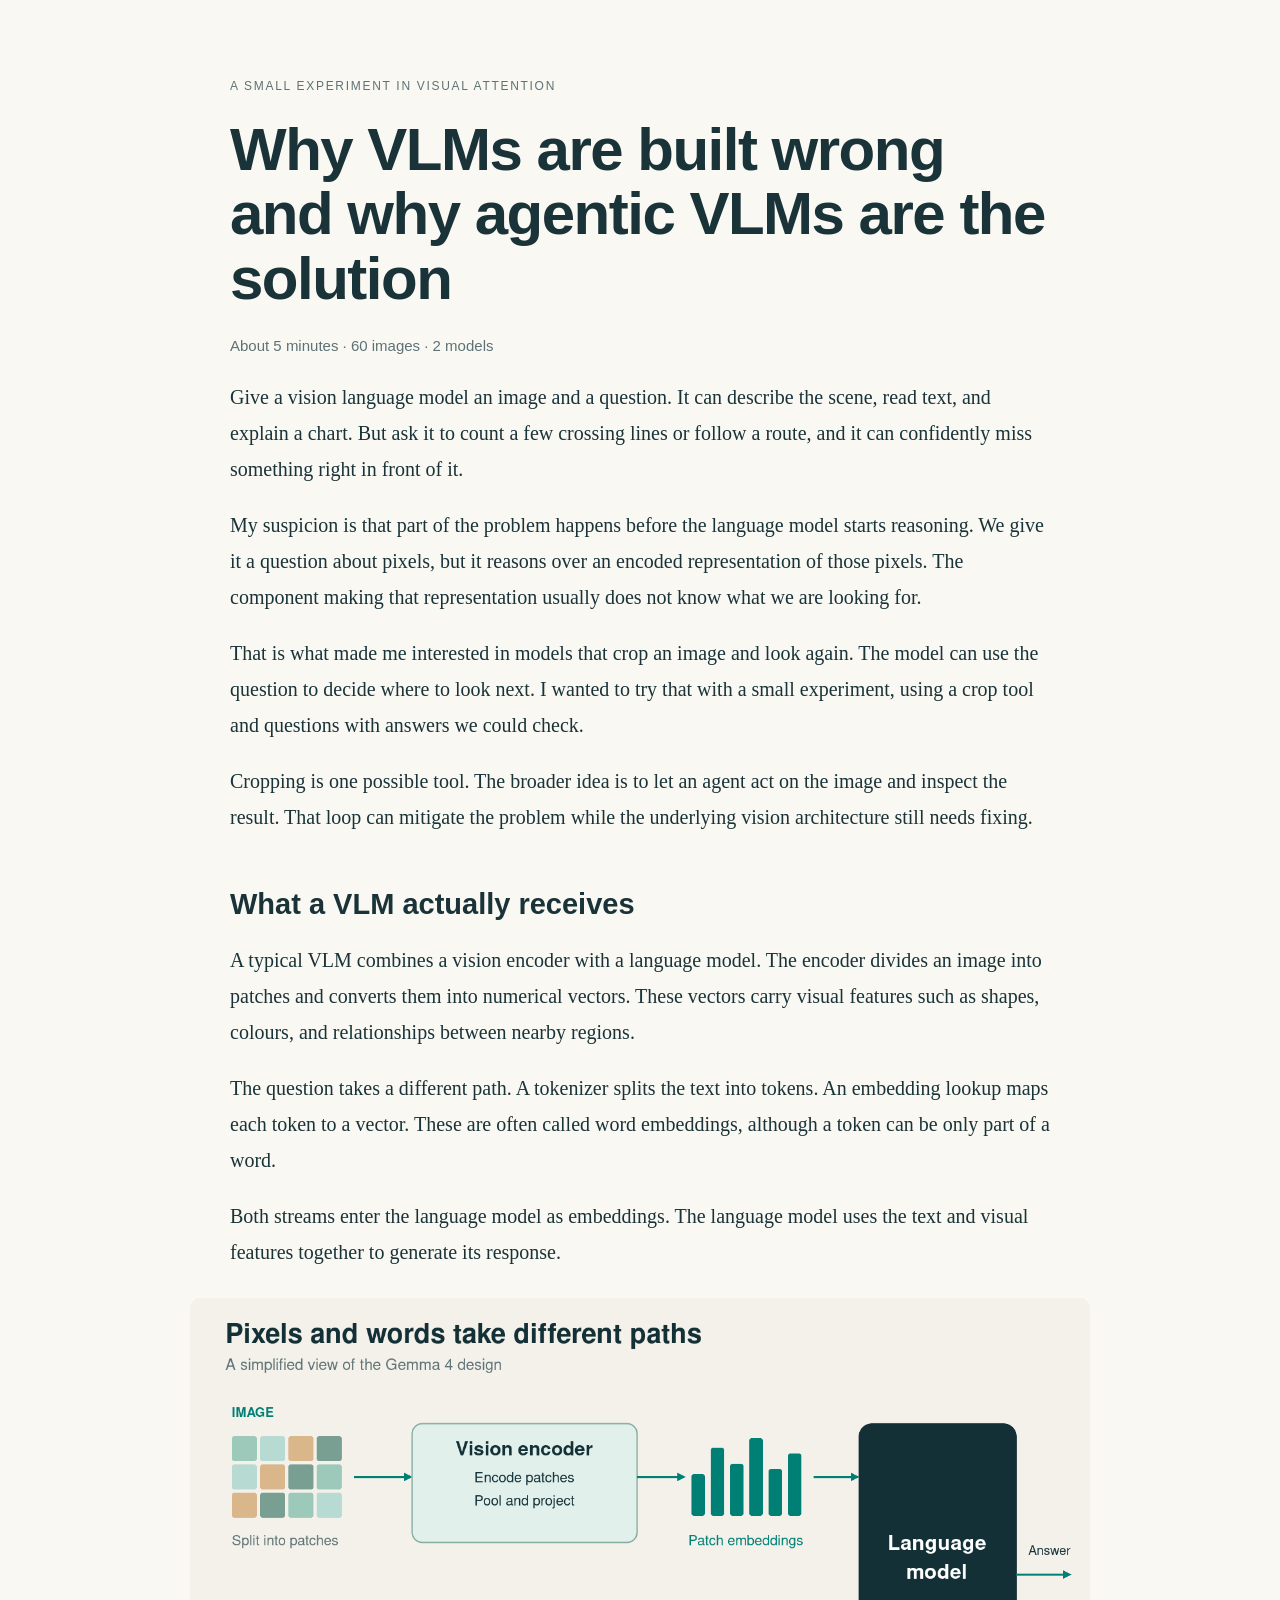
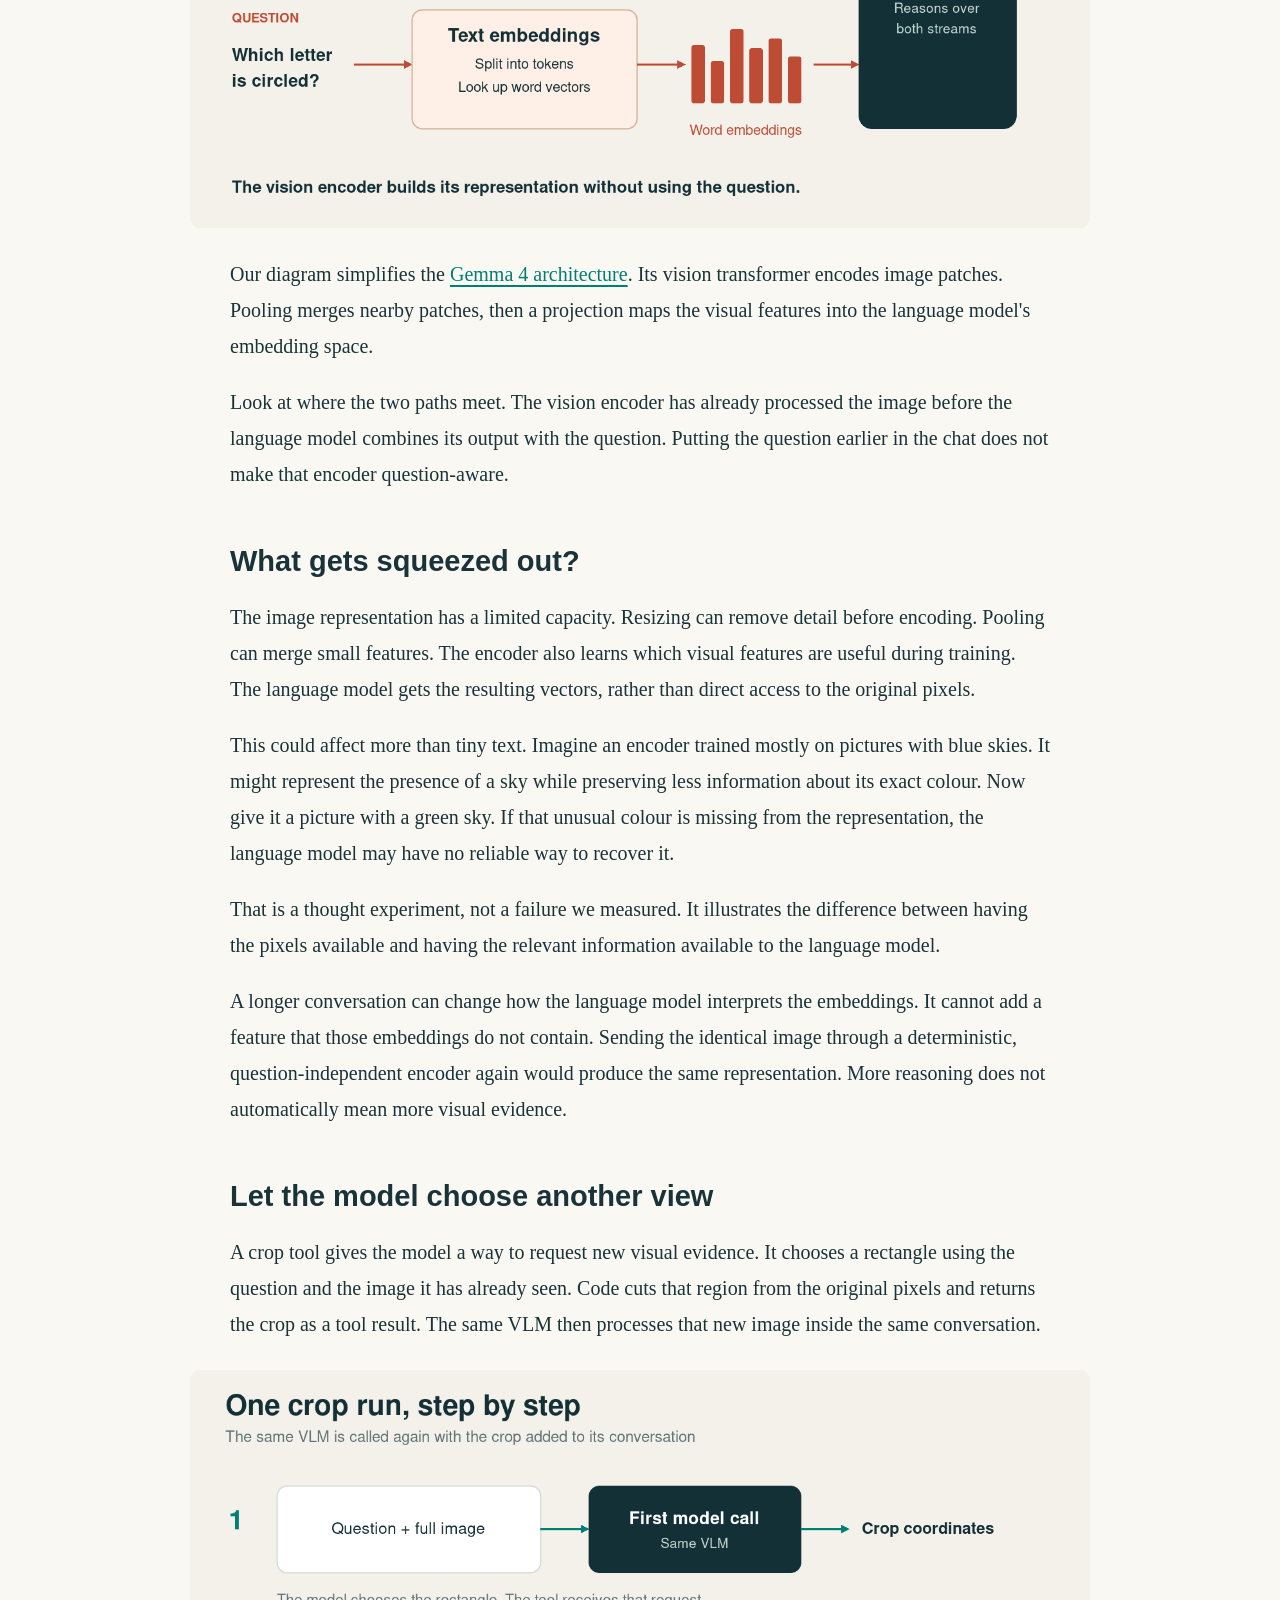
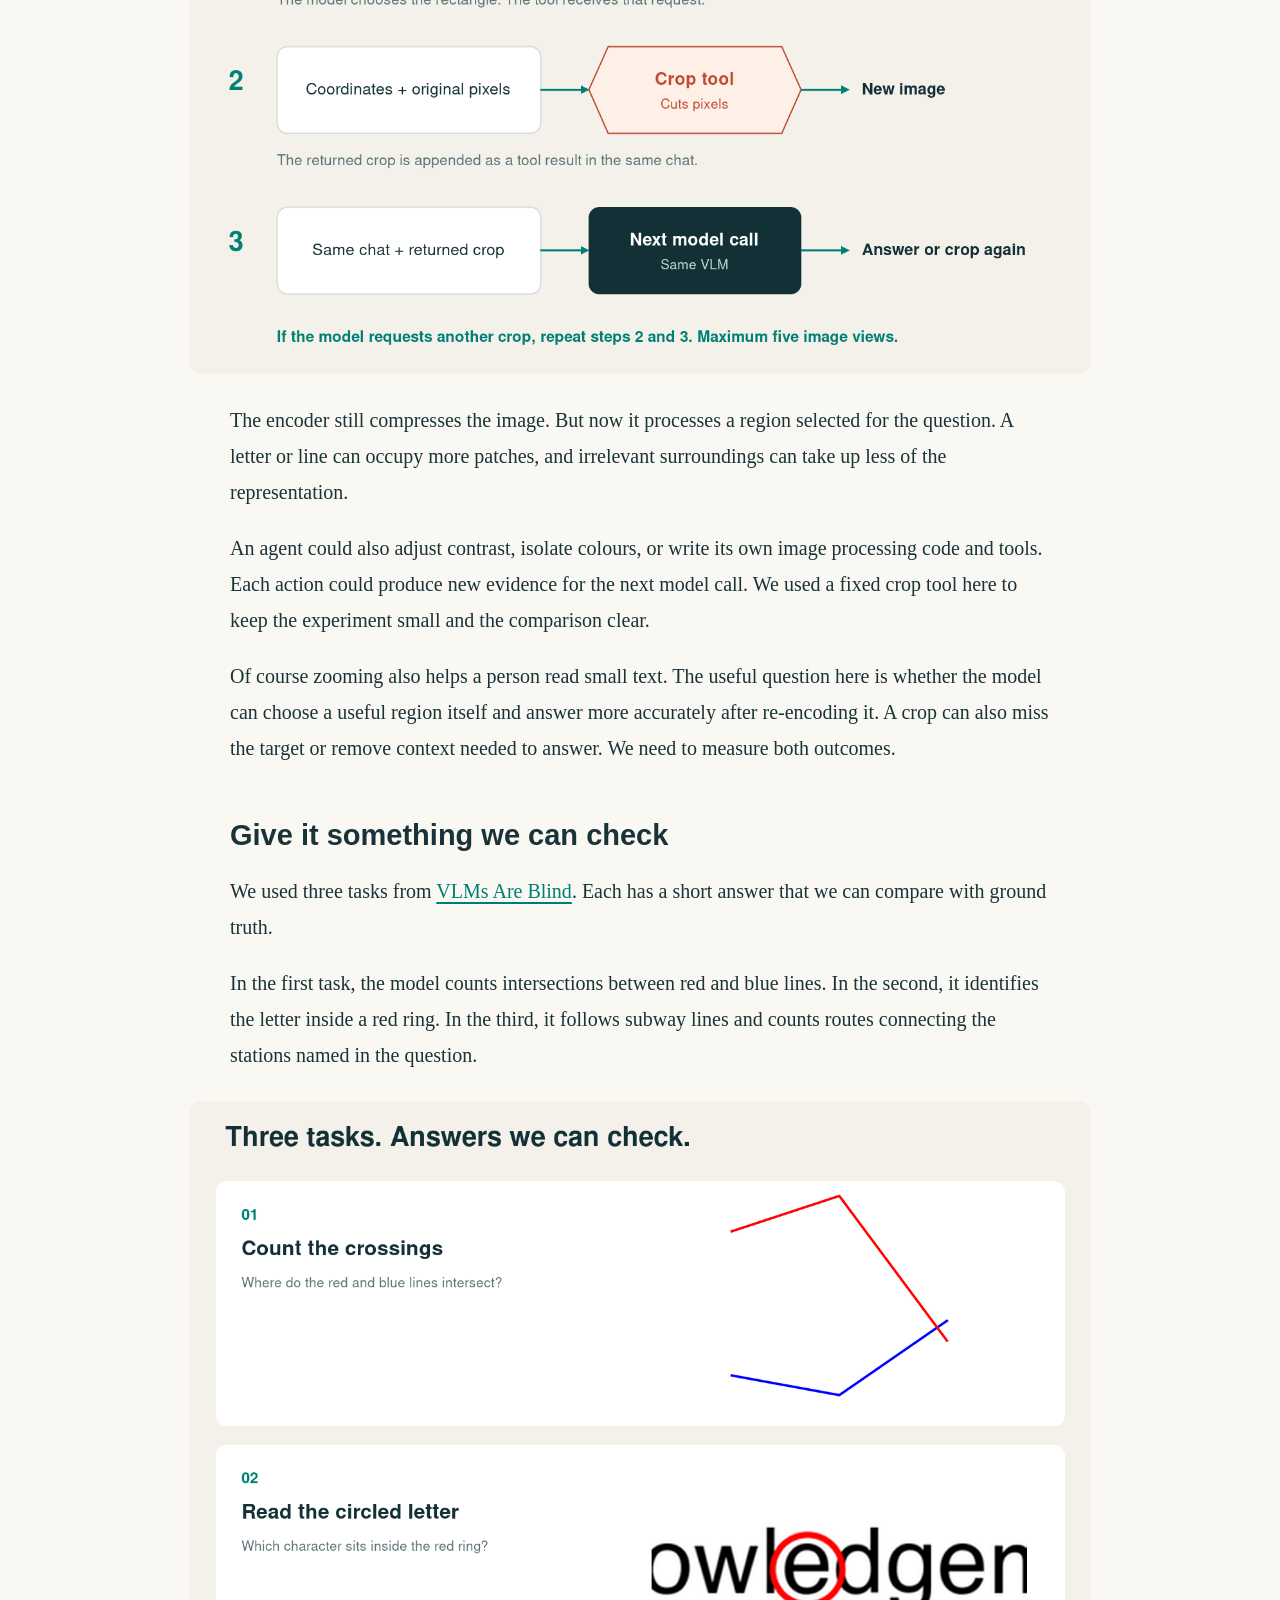
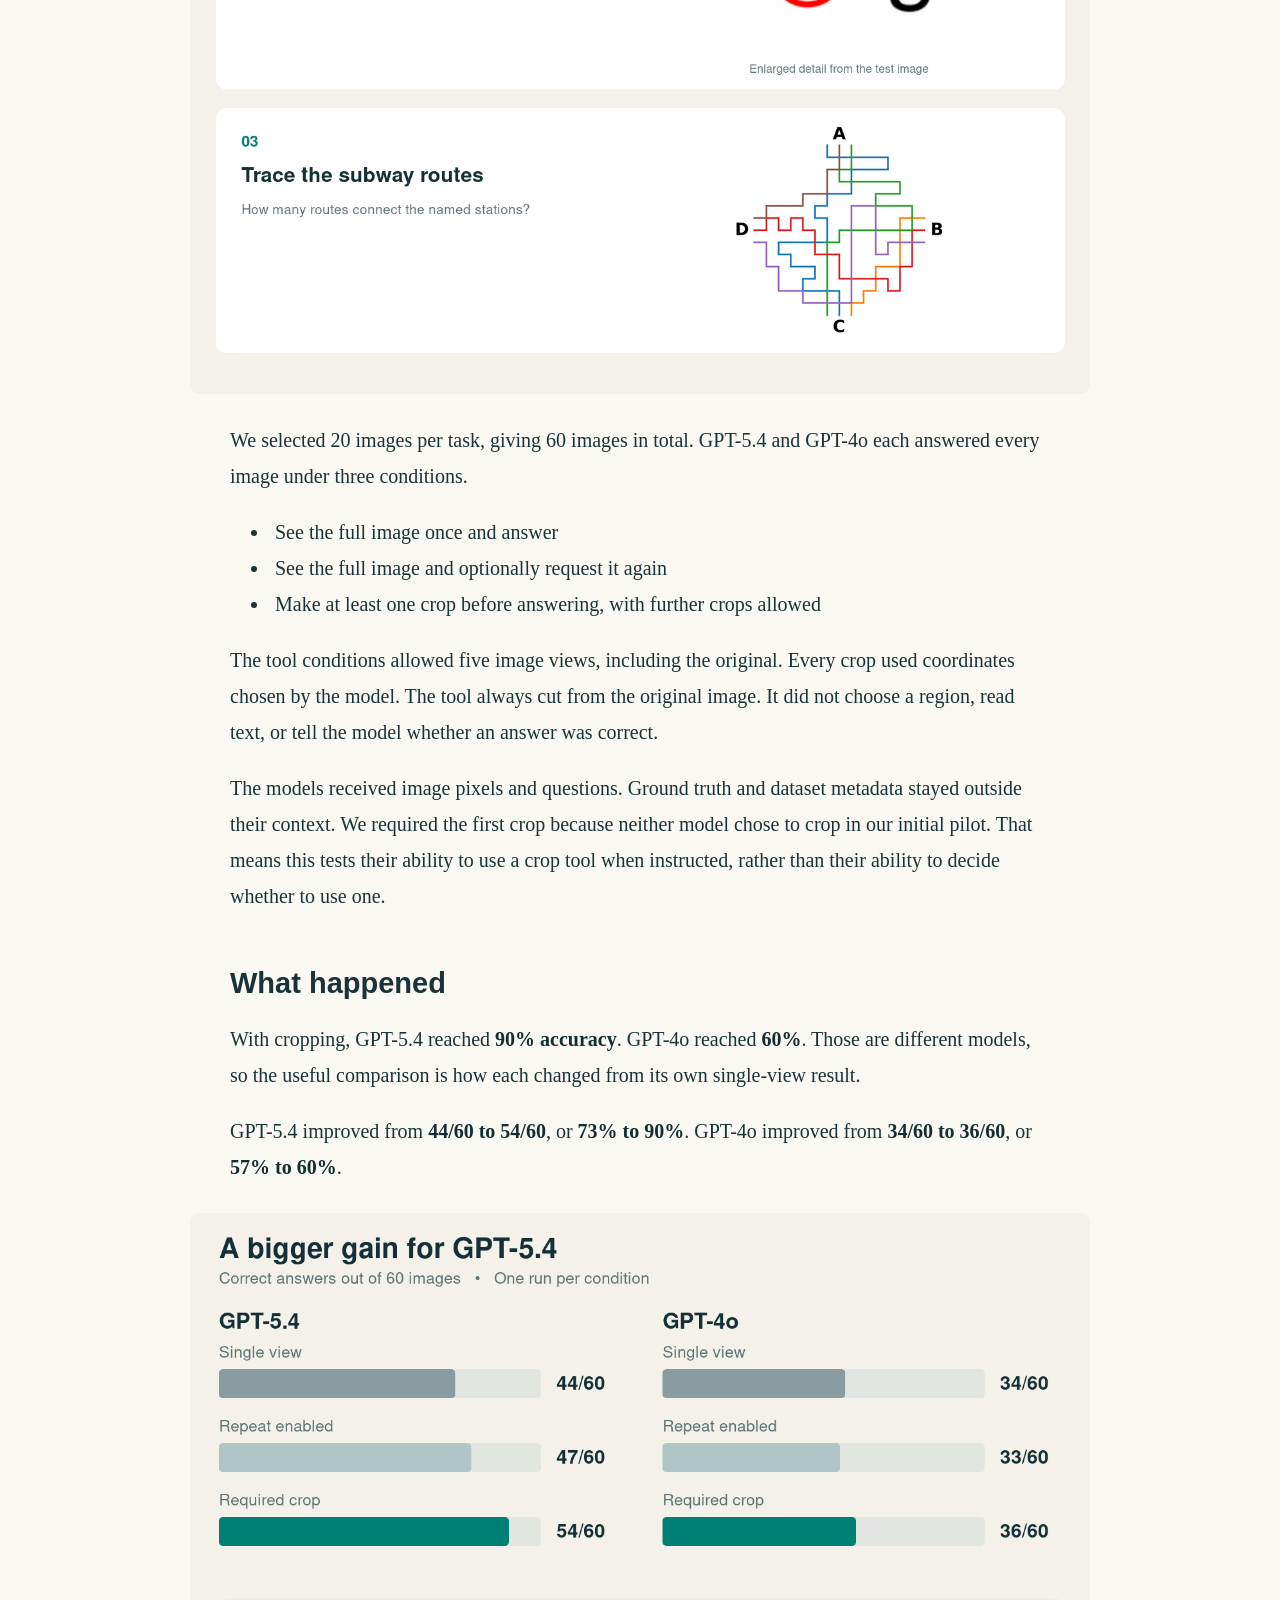
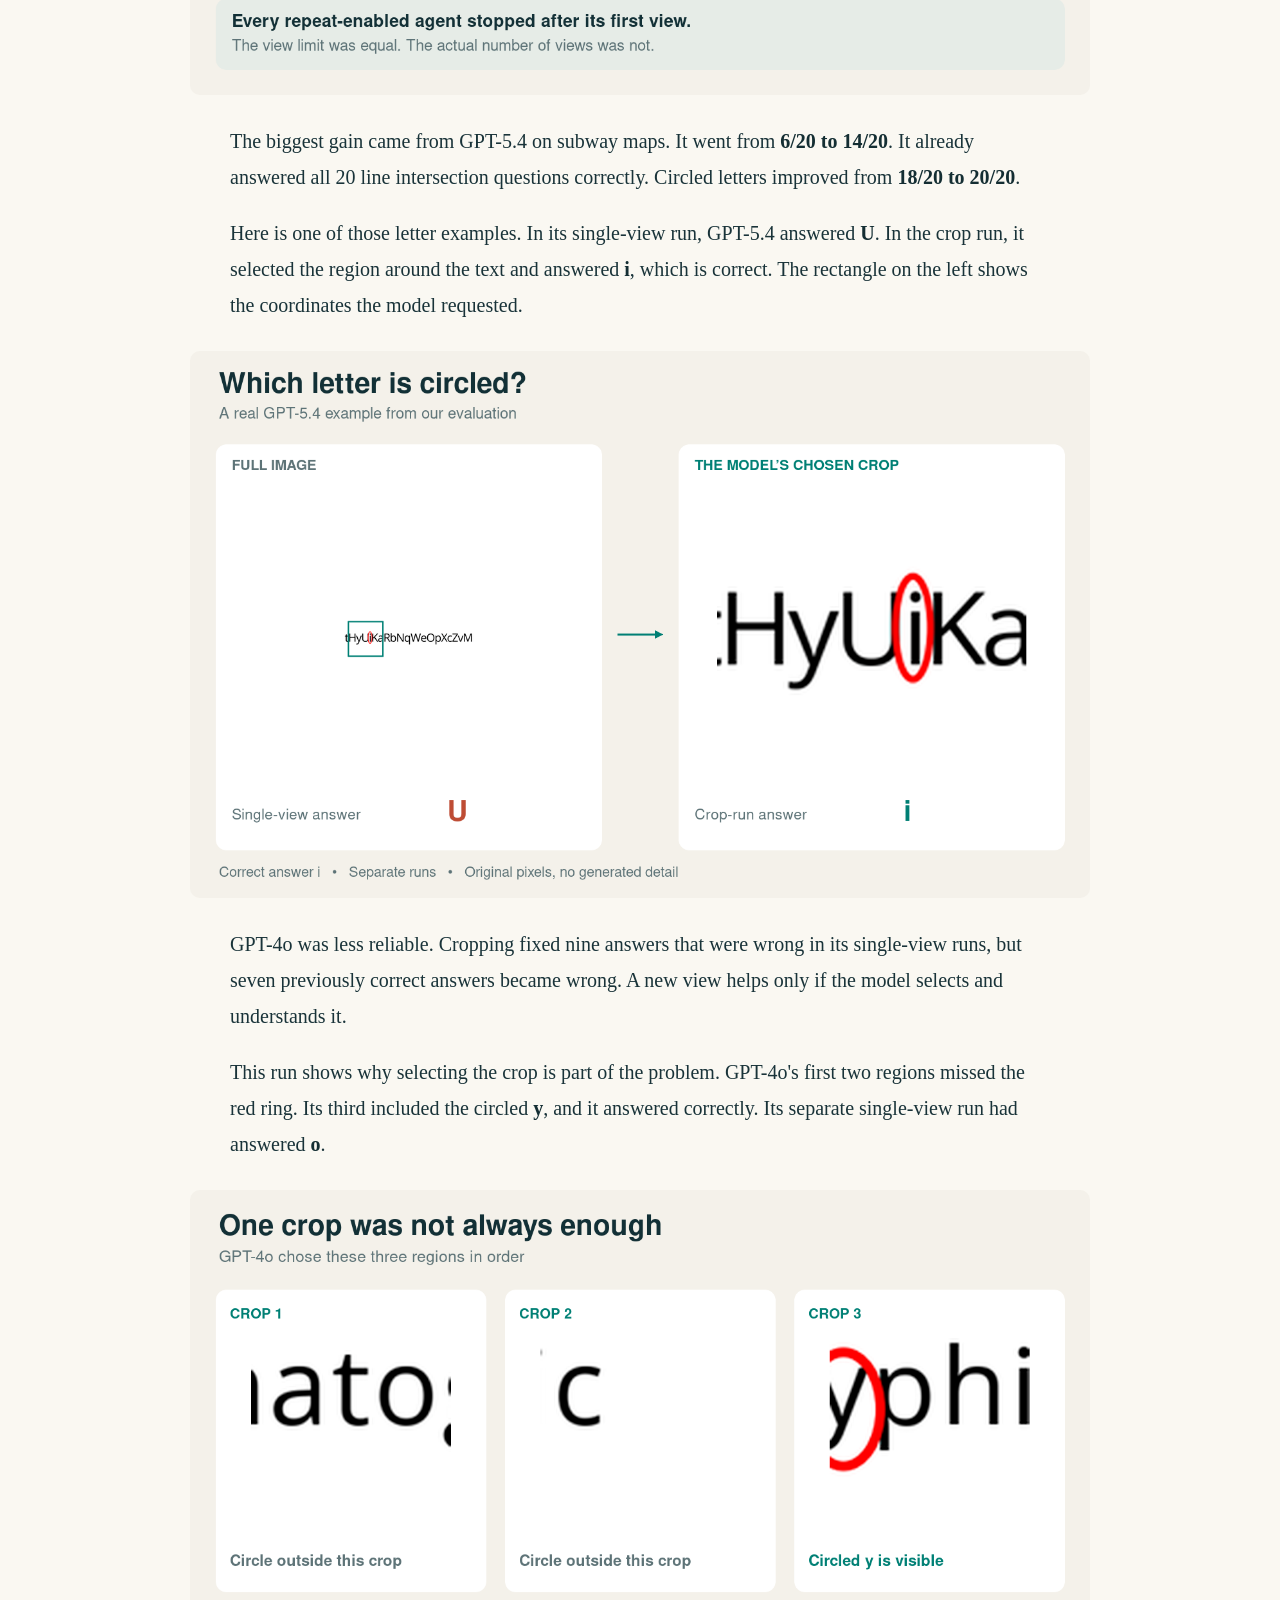
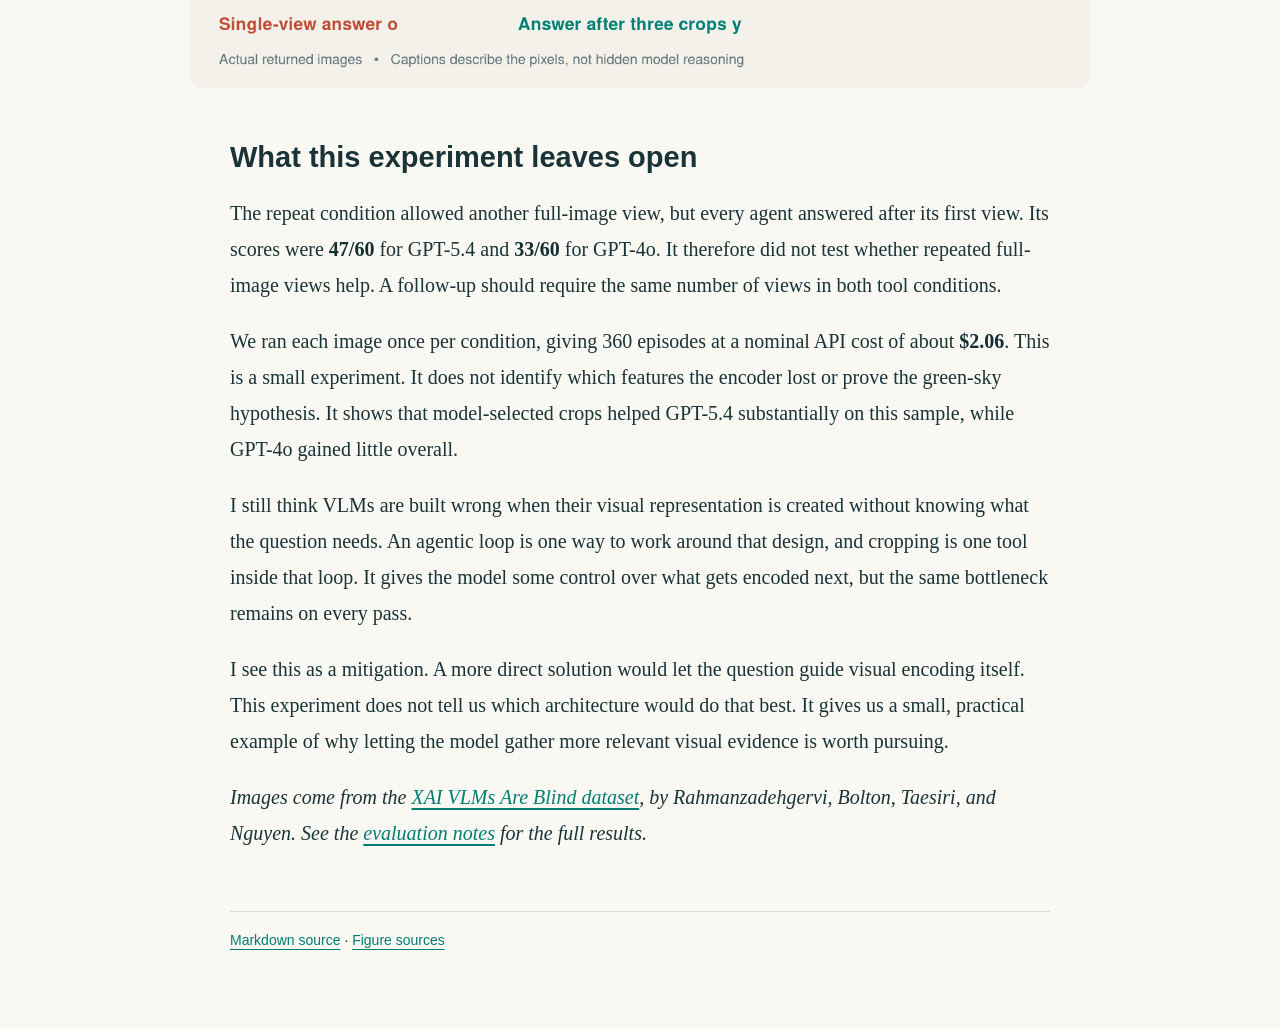
==== docs/blog/index.html @ cd74eaa9 "Full mini 360 ep test done, with blog" ====
<!doctype html><html lang="en"><head><meta charset="utf-8"><meta name="viewport" content="width=device-width,initial-scale=1"><title>Why VLMs are built wrong</title><style>*{box-sizing:border-box}body{margin:0;background:#faf8f2;color:#193339;
font-family:Georgia,serif}article{max-width:880px;padding:64px 30px 80px;margin:auto}
h1{font-family:Arial,sans-serif;font-size:clamp(38px,5vw,60px);line-height:1.08;
letter-spacing:-1.5px;margin:20px 0}h2{font-family:Arial,sans-serif;font-size:29px;
line-height:1.2;margin:52px 0 18px}p,li{font-size:20px;line-height:1.8}li{padding-left:5px}
a{color:#007e73;text-underline-offset:4px}strong{color:#142e33}figure{margin:28px -40px}
figure img{width:100%;display:block;border-radius:10px}.eyebrow,.meta{font-family:Arial,sans-serif;
font-size:12px;letter-spacing:1.7px;color:#5d7276}.meta{letter-spacing:0;font-size:15px}
figure+p:has(>em){font-size:16px;color:#5d7276;line-height:1.6}footer{margin-top:60px;
border-top:1px solid #d5dfda;padding-top:20px;font:14px Arial,sans-serif}
@media(max-width:700px){article{padding:30px 22px}p,li{font-size:18px}
figure{margin:25px -10px}h2{font-size:26px}h1{letter-spacing:-1px}}
</style></head><body><article><p class="eyebrow">A SMALL EXPERIMENT IN VISUAL ATTENTION</p>
<h1>Why VLMs are built wrong and why agentic VLMs are the solution</h1>
<p class="meta">About 5 minutes · 60 images · 2 models</p>
<p>Give a vision language model an image and a question. It can describe the scene, read text, and explain a chart. But ask it to count a few crossing lines or follow a route, and it can confidently miss something right in front of it.</p>
<p>My suspicion is that part of the problem happens before the language model starts reasoning. We give it a question about pixels, but it reasons over an encoded representation of those pixels. The component making that representation usually does not know what we are looking for.</p>
<p>That is what made me interested in models that crop an image and look again. The model can use the question to decide where to look next. I wanted to try that with a small experiment, using a crop tool and questions with answers we could check.</p>
<p>Cropping is one possible tool. The broader idea is to let an agent act on the image and inspect the result. That loop can mitigate the problem while the underlying vision architecture still needs fixing.</p>
<h2>What a VLM actually receives</h2>
<p>A typical VLM combines a vision encoder with a language model. The encoder divides an image into patches and converts them into numerical vectors. These vectors carry visual features such as shapes, colours, and relationships between nearby regions.</p>
<p>The question takes a different path. A tokenizer splits the text into tokens. An embedding lookup maps each token to a vector. These are often called word embeddings, although a token can be only part of a word.</p>
<p>Both streams enter the language model as embeddings. The language model uses the text and visual features together to generate its response.</p>
<figure><a href="assets/vlm-architecture.png"><img src="assets/vlm-architecture.png" alt="Image patches and question tokens follow separate paths, then enter the same language model" loading="lazy"></a></figure>
<p>Our diagram simplifies the <a href="https://newsletter.maartengrootendorst.com/p/a-visual-guide-to-gemma-4">Gemma 4 architecture</a>. Its vision transformer encodes image patches. Pooling merges nearby patches, then a projection maps the visual features into the language model&#x27;s embedding space.</p>
<p>Look at where the two paths meet. The vision encoder has already processed the image before the language model combines its output with the question. Putting the question earlier in the chat does not make that encoder question-aware.</p>
<h2>What gets squeezed out?</h2>
<p>The image representation has a limited capacity. Resizing can remove detail before encoding. Pooling can merge small features. The encoder also learns which visual features are useful during training. The language model gets the resulting vectors, rather than direct access to the original pixels.</p>
<p>This could affect more than tiny text. Imagine an encoder trained mostly on pictures with blue skies. It might represent the presence of a sky while preserving less information about its exact colour. Now give it a picture with a green sky. If that unusual colour is missing from the representation, the language model may have no reliable way to recover it.</p>
<p>That is a thought experiment, not a failure we measured. It illustrates the difference between having the pixels available and having the relevant information available to the language model.</p>
<p>A longer conversation can change how the language model interprets the embeddings. It cannot add a feature that those embeddings do not contain. Sending the identical image through a deterministic, question-independent encoder again would produce the same representation. More reasoning does not automatically mean more visual evidence.</p>
<h2>Let the model choose another view</h2>
<p>A crop tool gives the model a way to request new visual evidence. It chooses a rectangle using the question and the image it has already seen. Code cuts that region from the original pixels and returns the crop as a tool result. The same VLM then processes that new image inside the same conversation.</p>
<figure><a href="assets/crop-loop.png"><img src="assets/crop-loop.png" alt="Three steps show the model requesting a crop, the tool cutting pixels, and the next model call receiving the crop in the same chat" loading="lazy"></a></figure>
<p>The encoder still compresses the image. But now it processes a region selected for the question. A letter or line can occupy more patches, and irrelevant surroundings can take up less of the representation.</p>
<p>An agent could also adjust contrast, isolate colours, or write its own image processing code and tools. Each action could produce new evidence for the next model call. We used a fixed crop tool here to keep the experiment small and the comparison clear.</p>
<p>Of course zooming also helps a person read small text. The useful question here is whether the model can choose a useful region itself and answer more accurately after re-encoding it. A crop can also miss the target or remove context needed to answer. We need to measure both outcomes.</p>
<h2>Give it something we can check</h2>
<p>We used three tasks from <a href="https://vlmsareblind.github.io">VLMs Are Blind</a>. Each has a short answer that we can compare with ground truth.</p>
<p>In the first task, the model counts intersections between red and blue lines. In the second, it identifies the letter inside a red ring. In the third, it follows subway lines and counts routes connecting the stations named in the question.</p>
<figure><a href="assets/task-gallery.png"><img src="assets/task-gallery.png" alt="Benchmark examples of crossing lines, an enlarged circled letter, and a subway map" loading="lazy"></a></figure>
<p>We selected 20 images per task, giving 60 images in total. GPT-5.4 and GPT-4o each answered every image under three conditions.</p>
<ul><li>See the full image once and answer</li><li>See the full image and optionally request it again</li><li>Make at least one crop before answering, with further crops allowed</li></ul>
<p>The tool conditions allowed five image views, including the original. Every crop used coordinates chosen by the model. The tool always cut from the original image. It did not choose a region, read text, or tell the model whether an answer was correct.</p>
<p>The models received image pixels and questions. Ground truth and dataset metadata stayed outside their context. We required the first crop because neither model chose to crop in our initial pilot. That means this tests their ability to use a crop tool when instructed, rather than their ability to decide whether to use one.</p>
<h2>What happened</h2>
<p>With cropping, GPT-5.4 reached <strong>90% accuracy</strong>. GPT-4o reached <strong>60%</strong>. Those are different models, so the useful comparison is how each changed from its own single-view result.</p>
<p>GPT-5.4 improved from <strong>44/60 to 54/60</strong>, or <strong>73% to 90%</strong>. GPT-4o improved from <strong>34/60 to 36/60</strong>, or <strong>57% to 60%</strong>.</p>
<figure><a href="assets/results.png"><img src="assets/results.png" alt="Results for both models in all three conditions" loading="lazy"></a></figure>
<p>The biggest gain came from GPT-5.4 on subway maps. It went from <strong>6/20 to 14/20</strong>. It already answered all 20 line intersection questions correctly. Circled letters improved from <strong>18/20 to 20/20</strong>.</p>
<p>Here is one of those letter examples. In its single-view run, GPT-5.4 answered <strong>U</strong>. In the crop run, it selected the region around the text and answered <strong>i</strong>, which is correct. The rectangle on the left shows the coordinates the model requested.</p>
<figure><a href="assets/poster-example.png"><img src="assets/poster-example.png" alt="The full image and actual model-selected crop, with their separate answers" loading="lazy"></a></figure>
<p>GPT-4o was less reliable. Cropping fixed nine answers that were wrong in its single-view runs, but seven previously correct answers became wrong. A new view helps only if the model selects and understands it.</p>
<p>This run shows why selecting the crop is part of the problem. GPT-4o&#x27;s first two regions missed the red ring. Its third included the circled <strong>y</strong>, and it answered correctly. Its separate single-view run had answered <strong>o</strong>.</p>
<figure><a href="assets/three-crops.png"><img src="assets/three-crops.png" alt="Three crops selected by GPT-4o, with the target reached on the third attempt" loading="lazy"></a></figure>
<h2>What this experiment leaves open</h2>
<p>The repeat condition allowed another full-image view, but every agent answered after its first view. Its scores were <strong>47/60</strong> for GPT-5.4 and <strong>33/60</strong> for GPT-4o. It therefore did not test whether repeated full-image views help. A follow-up should require the same number of views in both tool conditions.</p>
<p>We ran each image once per condition, giving 360 episodes at a nominal API cost of about <strong>$2.06</strong>. This is a small experiment. It does not identify which features the encoder lost or prove the green-sky hypothesis. It shows that model-selected crops helped GPT-5.4 substantially on this sample, while GPT-4o gained little overall.</p>
<p>I still think VLMs are built wrong when their visual representation is created without knowing what the question needs. An agentic loop is one way to work around that design, and cropping is one tool inside that loop. It gives the model some control over what gets encoded next, but the same bottleneck remains on every pass.</p>
<p>I see this as a mitigation. A more direct solution would let the question guide visual encoding itself. This experiment does not tell us which architecture would do that best. It gives us a small, practical example of why letting the model gather more relevant visual evidence is worth pursuing.</p>
<p><em>Images come from the <a href="https://huggingface.co/datasets/XAI/vlmsareblind">XAI VLMs Are Blind dataset</a>, by Rahmanzadehgervi, Bolton, Taesiri, and Nguyen. See the <a href="../evaluation-results.md">evaluation notes</a> for the full results.</em></p><footer><a href="post.md">Markdown source</a> · <a href="assets/provenance.json">Figure sources</a></footer></article></body></html>
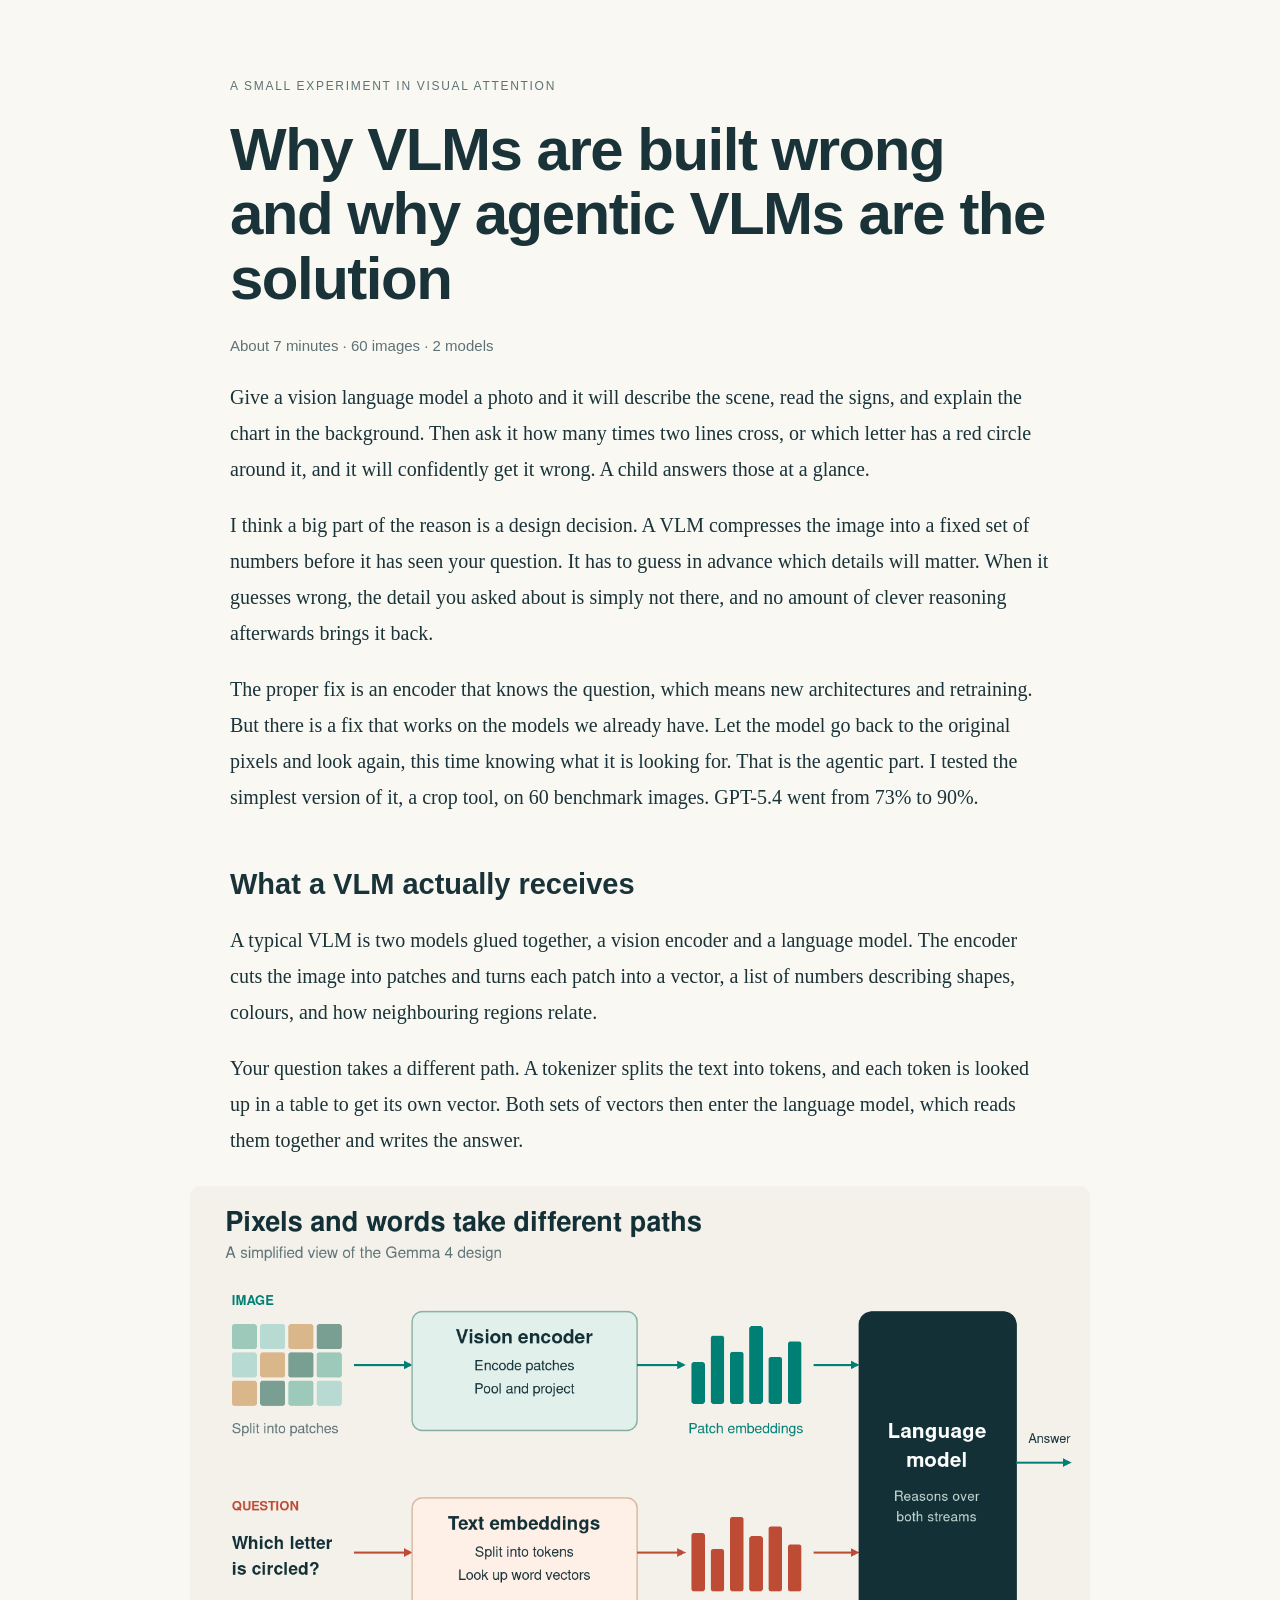
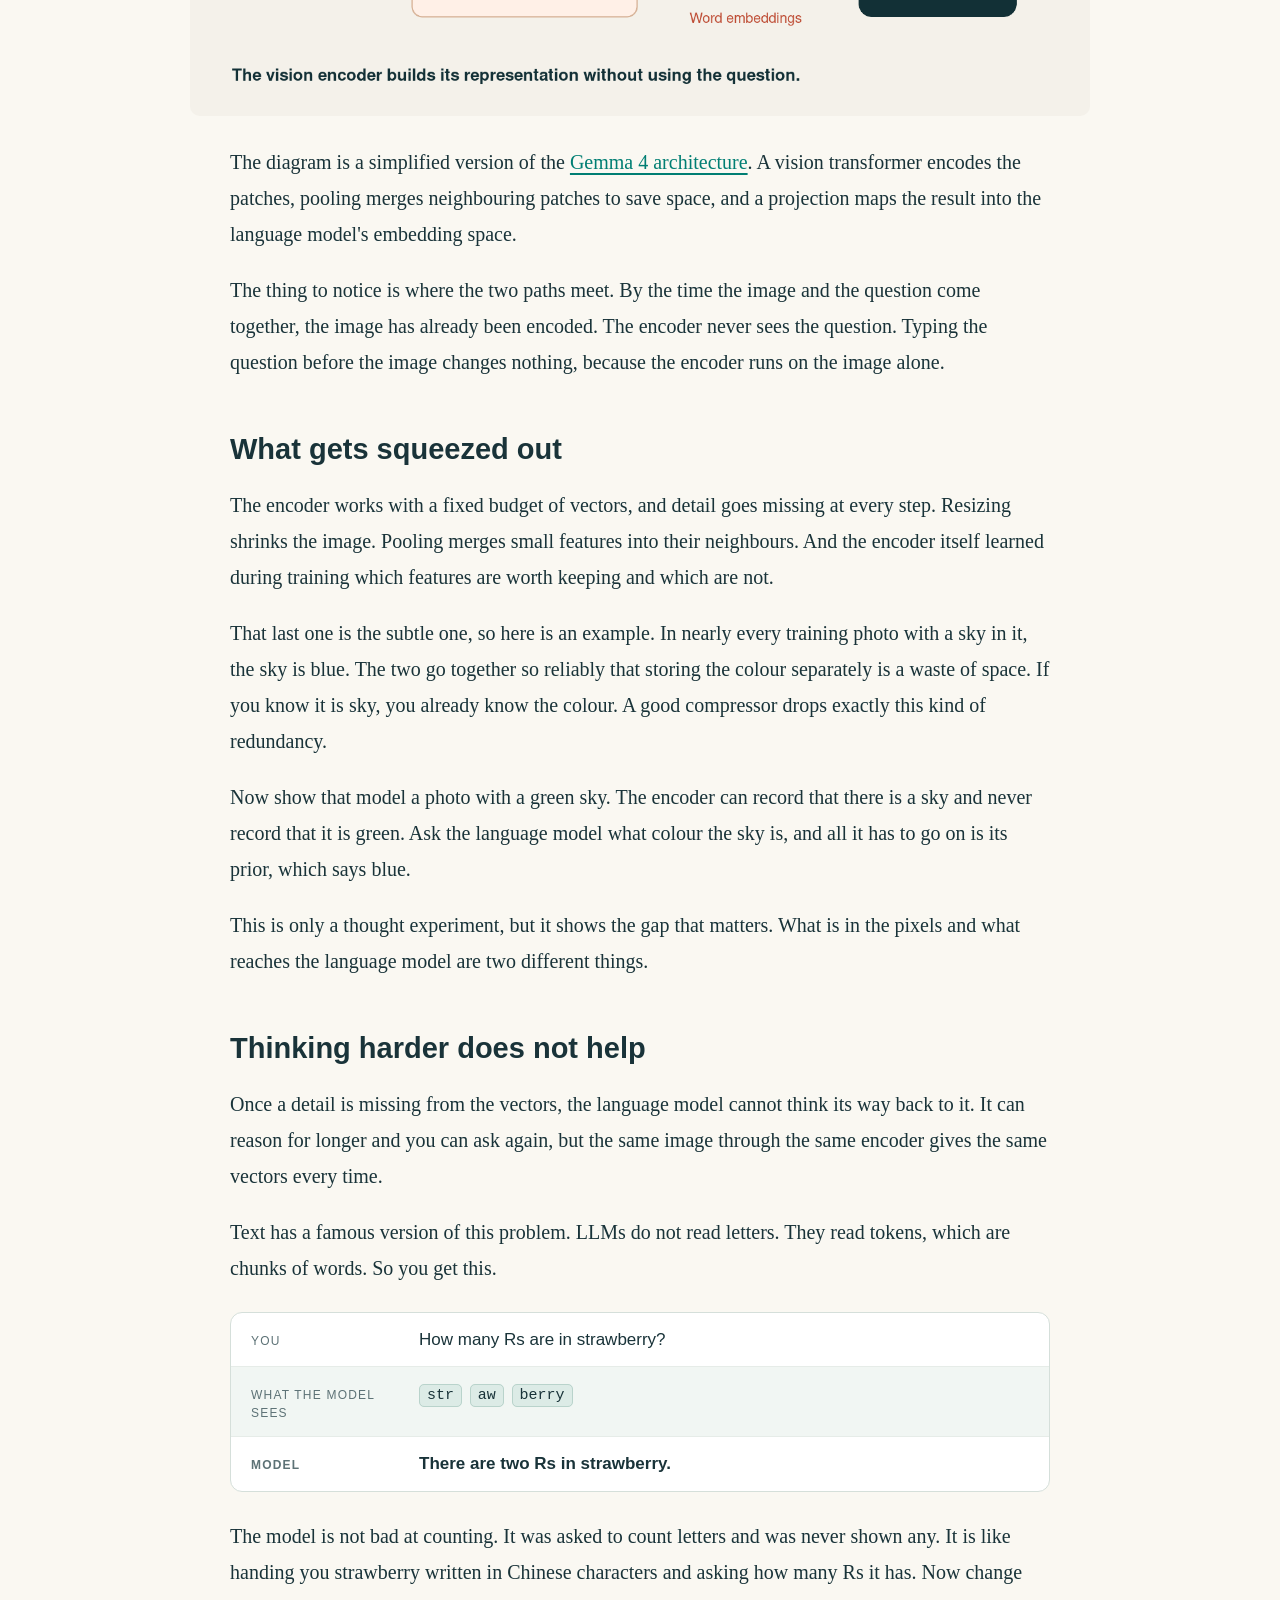
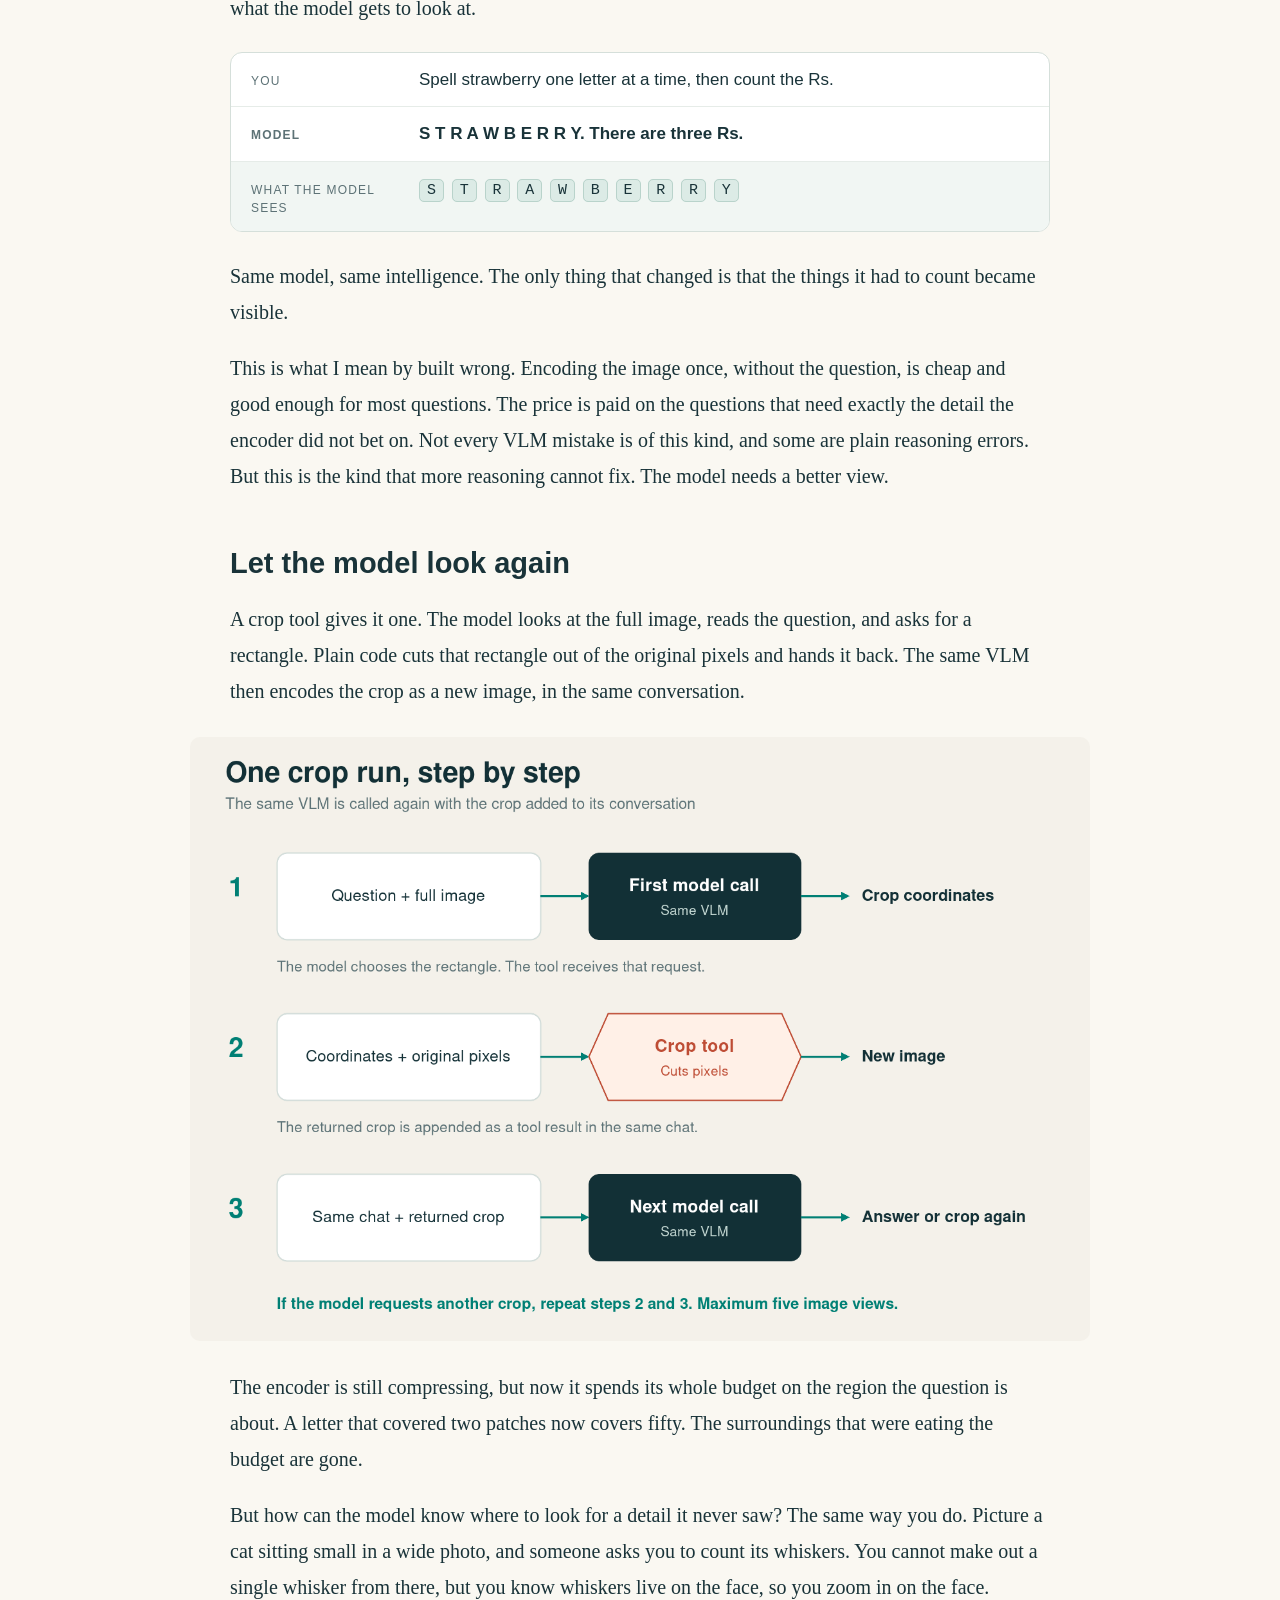
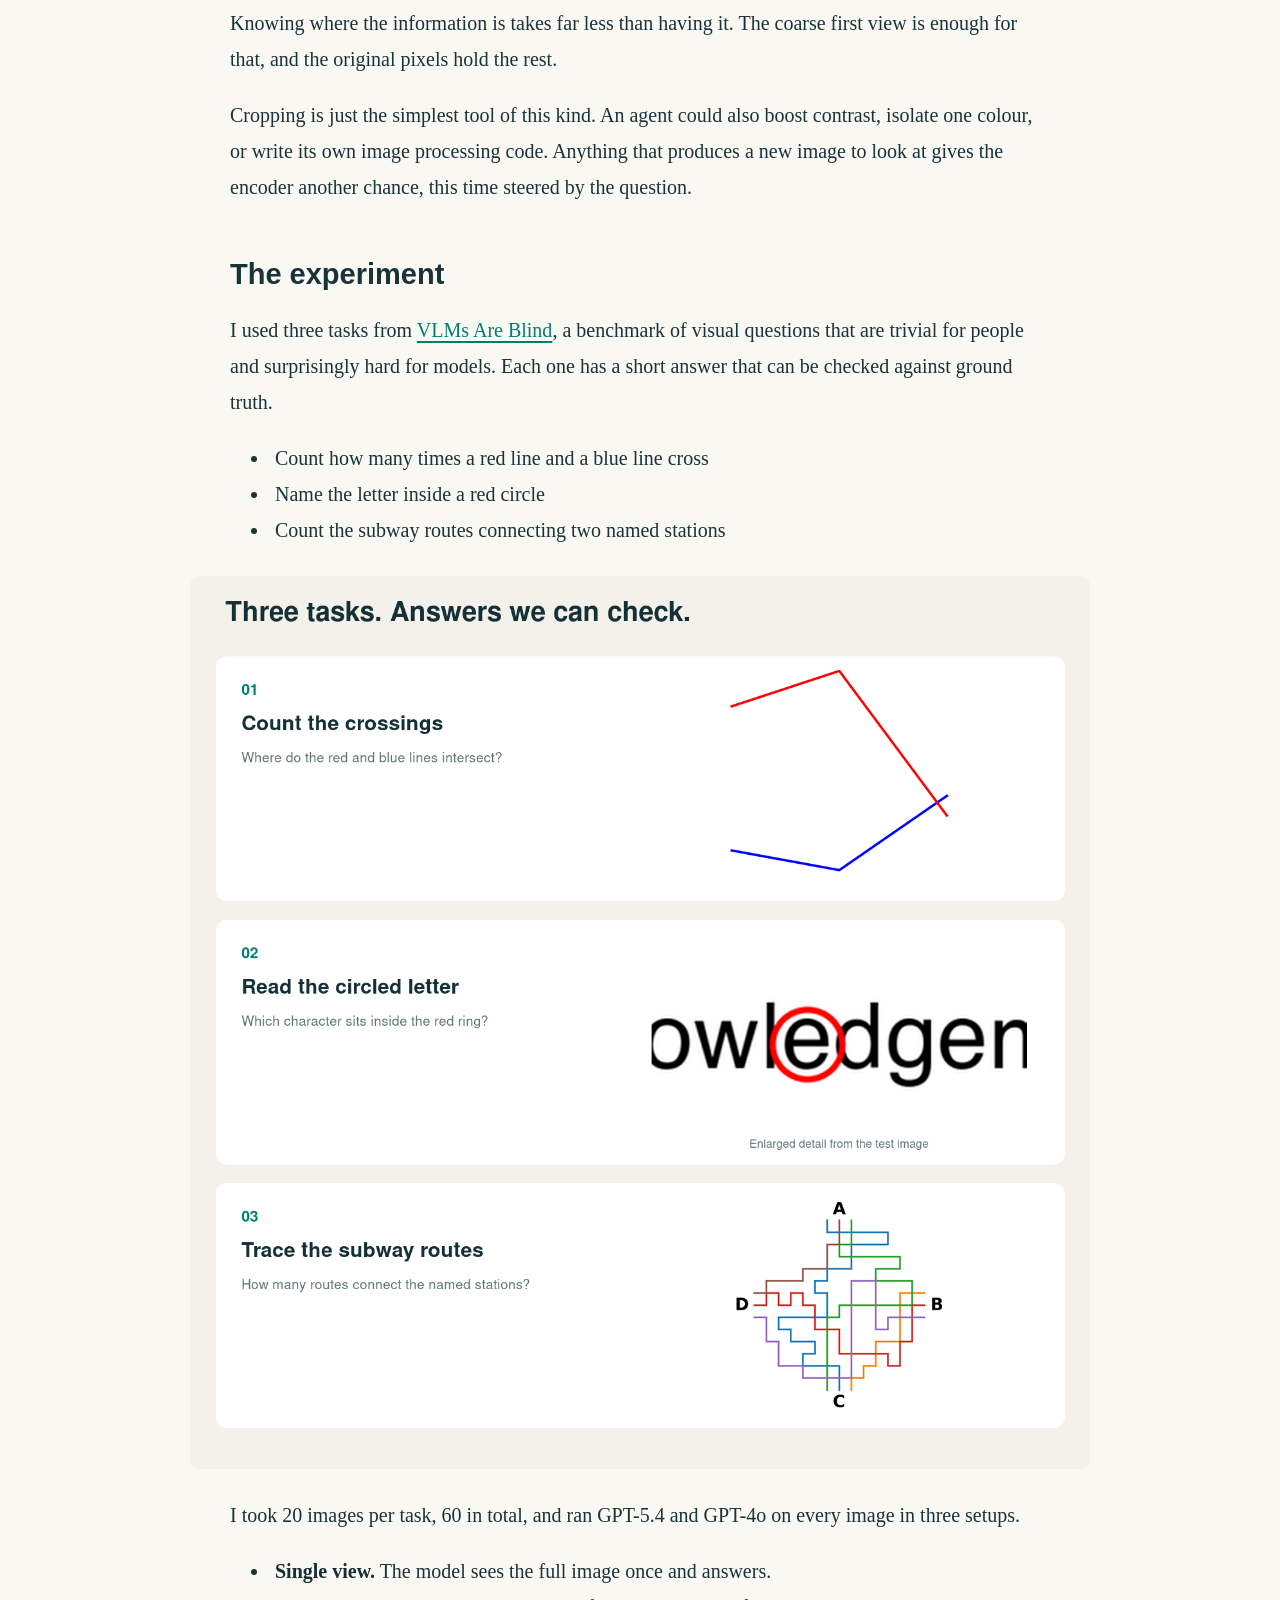
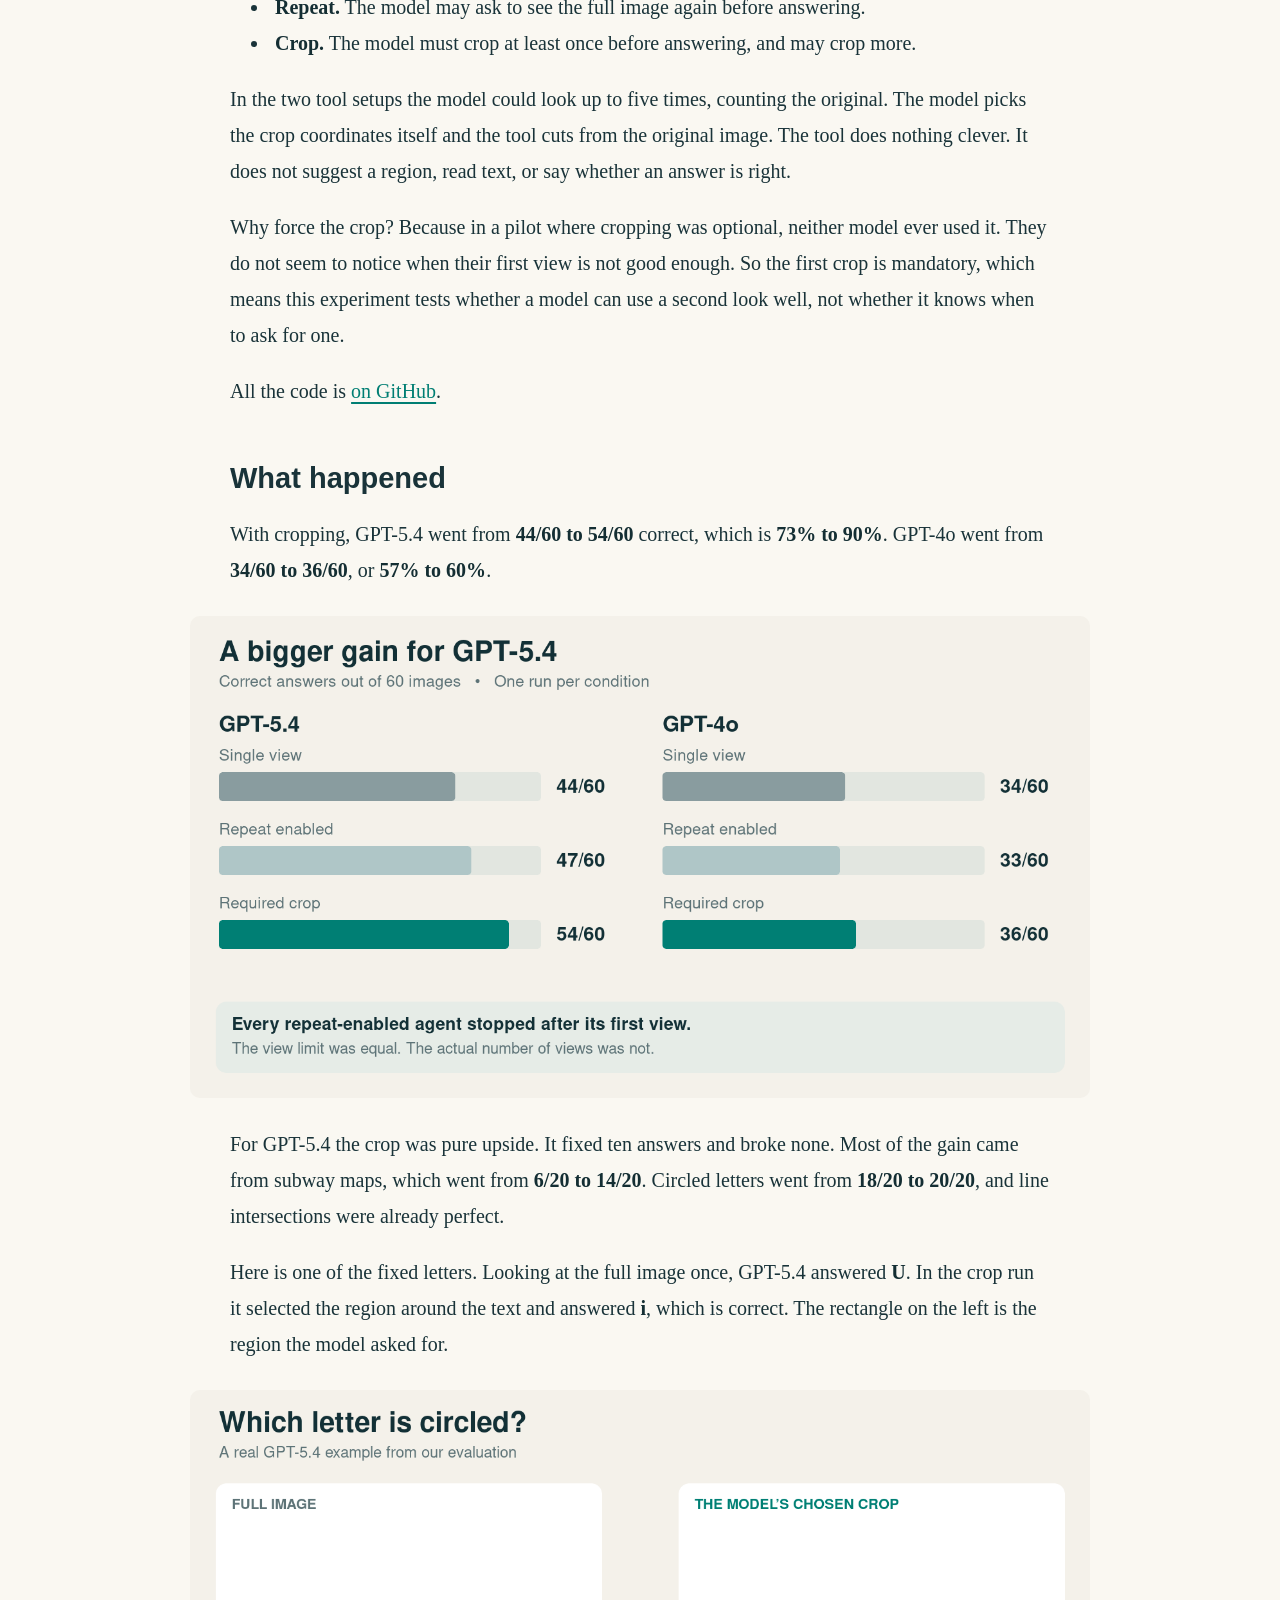
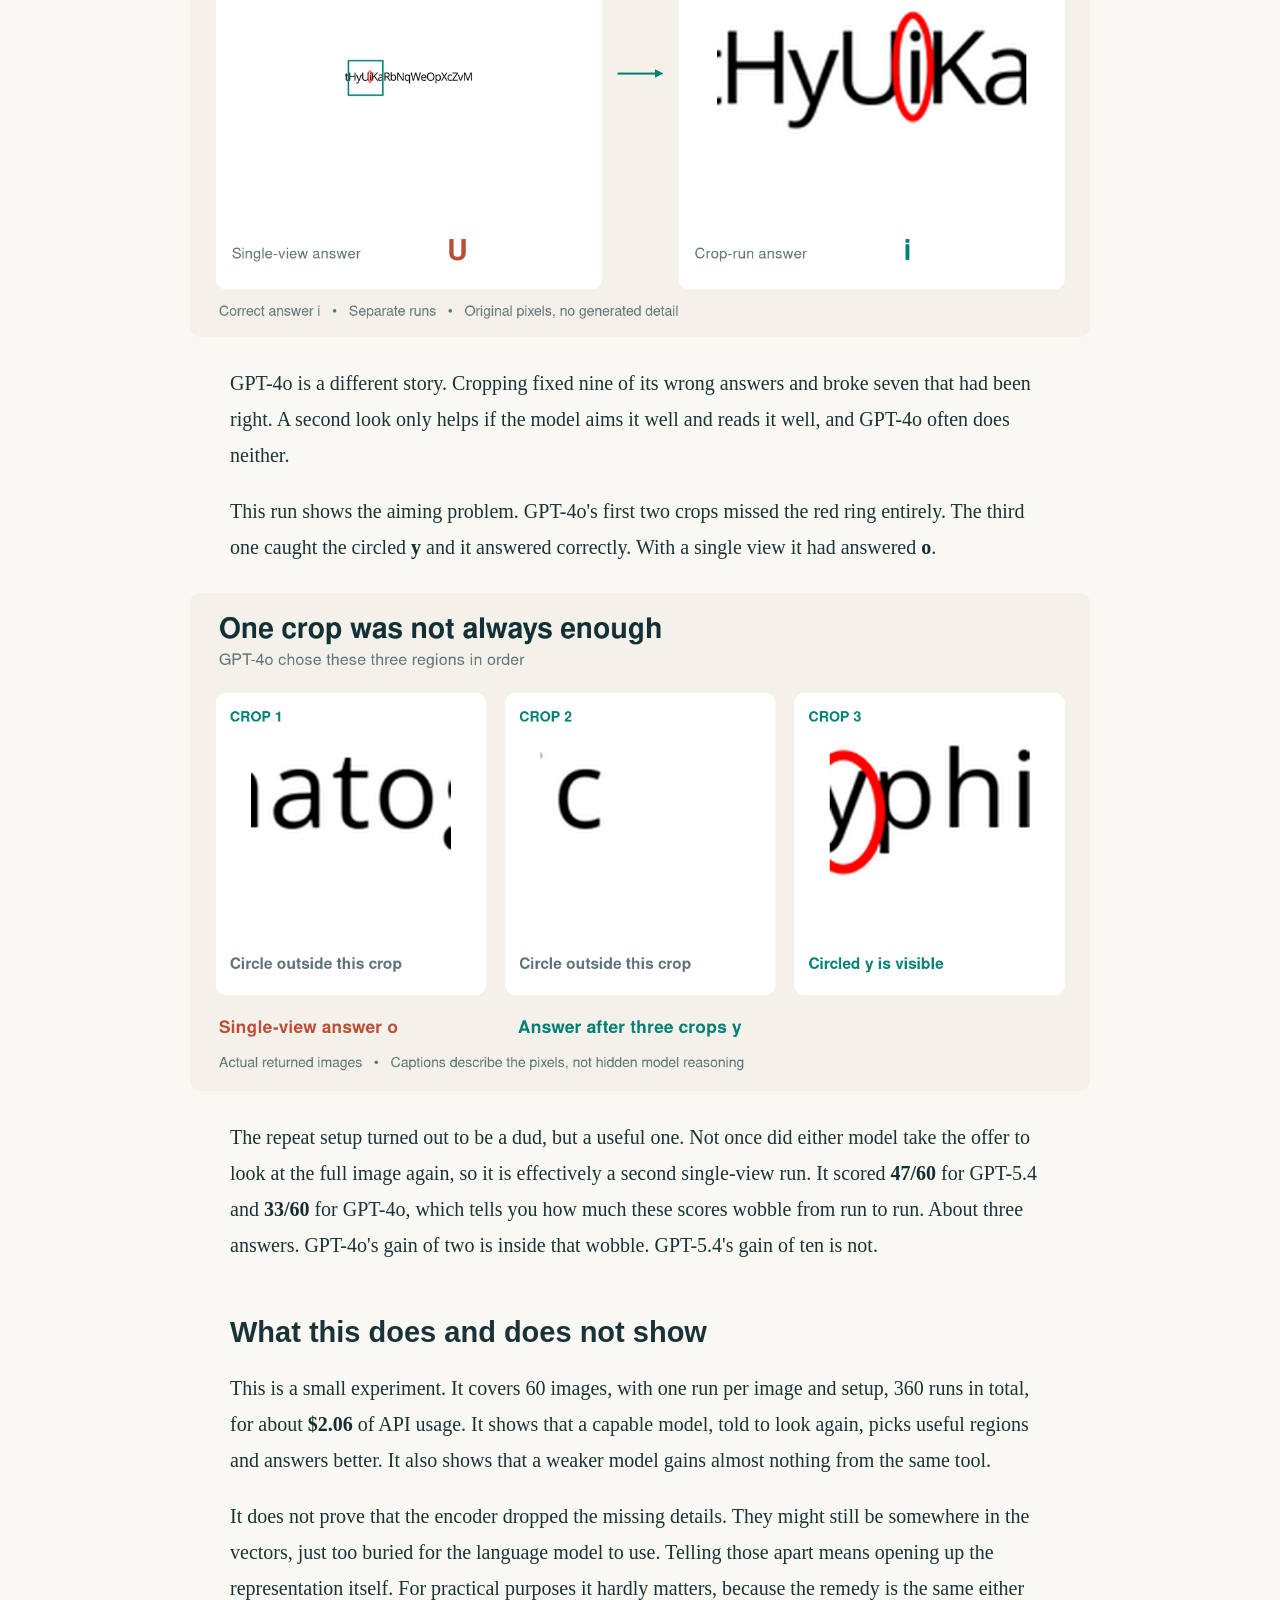
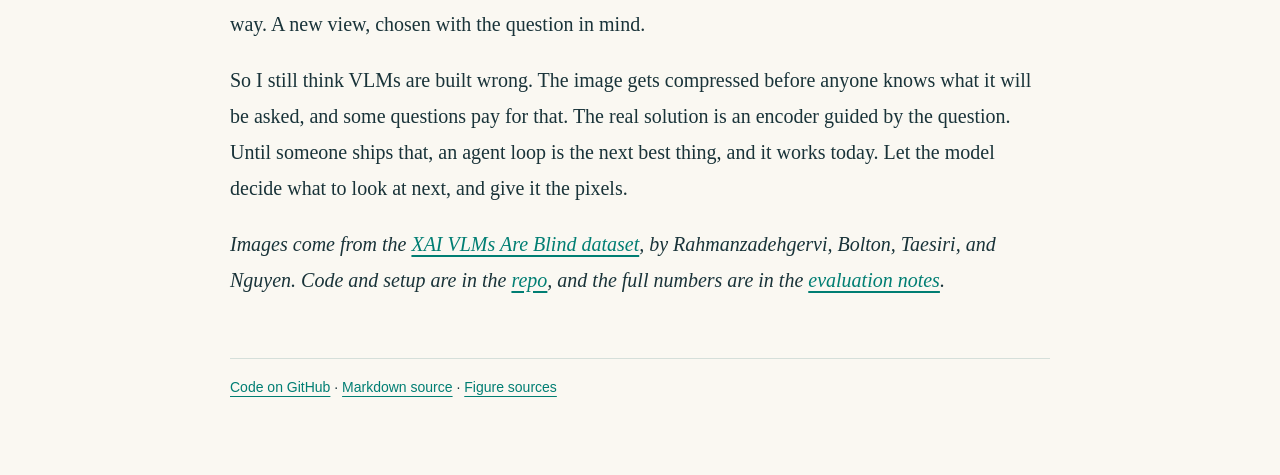
==== commit 89a65f00: "Blog fixed" ====
--- a/docs/blog/index.html
+++ b/docs/blog/index.html
@@ -8,54 +8,66 @@
 font-size:12px;letter-spacing:1.7px;color:#5d7276}.meta{letter-spacing:0;font-size:15px}
 figure+p:has(>em){font-size:16px;color:#5d7276;line-height:1.6}footer{margin-top:60px;
 border-top:1px solid #d5dfda;padding-top:20px;font:14px Arial,sans-serif}
-@media(max-width:700px){article{padding:30px 22px}p,li{font-size:18px}
+.chat{margin:26px 0;border:1px solid #d5dfda;border-radius:12px;background:#fff;overflow:hidden;
+font-family:Arial,sans-serif}.chat .row{display:flex;gap:18px;align-items:baseline;padding:14px 20px;
+font-size:17px;line-height:1.5}.chat .row+.row{border-top:1px solid #e6ece8}.chat .who{flex:0 0 150px;
+font-size:12px;letter-spacing:1.2px;text-transform:uppercase;color:#5d7276}.chat .model{font-weight:700}
+.chat .sees{background:#f1f6f3}code{font-family:ui-monospace,Menlo,Consolas,monospace;font-size:15px;
+background:#dcebe6;border:1px solid #b9d3cb;border-radius:5px;padding:2px 7px;margin-right:3px}
+@media(max-width:700px){.chat .row{flex-direction:column;gap:4px}.chat .who{flex:none}article{padding:30px 22px}p,li{font-size:18px}
 figure{margin:25px -10px}h2{font-size:26px}h1{letter-spacing:-1px}}
 </style></head><body><article><p class="eyebrow">A SMALL EXPERIMENT IN VISUAL ATTENTION</p>
 <h1>Why VLMs are built wrong and why agentic VLMs are the solution</h1>
-<p class="meta">About 5 minutes · 60 images · 2 models</p>
-<p>Give a vision language model an image and a question. It can describe the scene, read text, and explain a chart. But ask it to count a few crossing lines or follow a route, and it can confidently miss something right in front of it.</p>
-<p>My suspicion is that part of the problem happens before the language model starts reasoning. We give it a question about pixels, but it reasons over an encoded representation of those pixels. The component making that representation usually does not know what we are looking for.</p>
-<p>That is what made me interested in models that crop an image and look again. The model can use the question to decide where to look next. I wanted to try that with a small experiment, using a crop tool and questions with answers we could check.</p>
-<p>Cropping is one possible tool. The broader idea is to let an agent act on the image and inspect the result. That loop can mitigate the problem while the underlying vision architecture still needs fixing.</p>
+<p class="meta">About 7 minutes · 60 images · 2 models</p>
+<p>Give a vision language model a photo and it will describe the scene, read the signs, and explain the chart in the background. Then ask it how many times two lines cross, or which letter has a red circle around it, and it will confidently get it wrong. A child answers those at a glance.</p>
+<p>I think a big part of the reason is a design decision. A VLM compresses the image into a fixed set of numbers before it has seen your question. It has to guess in advance which details will matter. When it guesses wrong, the detail you asked about is simply not there, and no amount of clever reasoning afterwards brings it back.</p>
+<p>The proper fix is an encoder that knows the question, which means new architectures and retraining. But there is a fix that works on the models we already have. Let the model go back to the original pixels and look again, this time knowing what it is looking for. That is the agentic part. I tested the simplest version of it, a crop tool, on 60 benchmark images. GPT-5.4 went from 73% to 90%.</p>
 <h2>What a VLM actually receives</h2>
-<p>A typical VLM combines a vision encoder with a language model. The encoder divides an image into patches and converts them into numerical vectors. These vectors carry visual features such as shapes, colours, and relationships between nearby regions.</p>
-<p>The question takes a different path. A tokenizer splits the text into tokens. An embedding lookup maps each token to a vector. These are often called word embeddings, although a token can be only part of a word.</p>
-<p>Both streams enter the language model as embeddings. The language model uses the text and visual features together to generate its response.</p>
+<p>A typical VLM is two models glued together, a vision encoder and a language model. The encoder cuts the image into patches and turns each patch into a vector, a list of numbers describing shapes, colours, and how neighbouring regions relate.</p>
+<p>Your question takes a different path. A tokenizer splits the text into tokens, and each token is looked up in a table to get its own vector. Both sets of vectors then enter the language model, which reads them together and writes the answer.</p>
 <figure><a href="assets/vlm-architecture.png"><img src="assets/vlm-architecture.png" alt="Image patches and question tokens follow separate paths, then enter the same language model" loading="lazy"></a></figure>
-<p>Our diagram simplifies the <a href="https://newsletter.maartengrootendorst.com/p/a-visual-guide-to-gemma-4">Gemma 4 architecture</a>. Its vision transformer encodes image patches. Pooling merges nearby patches, then a projection maps the visual features into the language model&#x27;s embedding space.</p>
-<p>Look at where the two paths meet. The vision encoder has already processed the image before the language model combines its output with the question. Putting the question earlier in the chat does not make that encoder question-aware.</p>
-<h2>What gets squeezed out?</h2>
-<p>The image representation has a limited capacity. Resizing can remove detail before encoding. Pooling can merge small features. The encoder also learns which visual features are useful during training. The language model gets the resulting vectors, rather than direct access to the original pixels.</p>
-<p>This could affect more than tiny text. Imagine an encoder trained mostly on pictures with blue skies. It might represent the presence of a sky while preserving less information about its exact colour. Now give it a picture with a green sky. If that unusual colour is missing from the representation, the language model may have no reliable way to recover it.</p>
-<p>That is a thought experiment, not a failure we measured. It illustrates the difference between having the pixels available and having the relevant information available to the language model.</p>
-<p>A longer conversation can change how the language model interprets the embeddings. It cannot add a feature that those embeddings do not contain. Sending the identical image through a deterministic, question-independent encoder again would produce the same representation. More reasoning does not automatically mean more visual evidence.</p>
-<h2>Let the model choose another view</h2>
-<p>A crop tool gives the model a way to request new visual evidence. It chooses a rectangle using the question and the image it has already seen. Code cuts that region from the original pixels and returns the crop as a tool result. The same VLM then processes that new image inside the same conversation.</p>
+<p>The diagram is a simplified version of the <a href="https://newsletter.maartengrootendorst.com/p/a-visual-guide-to-gemma-4">Gemma 4 architecture</a>. A vision transformer encodes the patches, pooling merges neighbouring patches to save space, and a projection maps the result into the language model&#x27;s embedding space.</p>
+<p>The thing to notice is where the two paths meet. By the time the image and the question come together, the image has already been encoded. The encoder never sees the question. Typing the question before the image changes nothing, because the encoder runs on the image alone.</p>
+<h2>What gets squeezed out</h2>
+<p>The encoder works with a fixed budget of vectors, and detail goes missing at every step. Resizing shrinks the image. Pooling merges small features into their neighbours. And the encoder itself learned during training which features are worth keeping and which are not.</p>
+<p>That last one is the subtle one, so here is an example. In nearly every training photo with a sky in it, the sky is blue. The two go together so reliably that storing the colour separately is a waste of space. If you know it is sky, you already know the colour. A good compressor drops exactly this kind of redundancy.</p>
+<p>Now show that model a photo with a green sky. The encoder can record that there is a sky and never record that it is green. Ask the language model what colour the sky is, and all it has to go on is its prior, which says blue.</p>
+<p>This is only a thought experiment, but it shows the gap that matters. What is in the pixels and what reaches the language model are two different things.</p>
+<h2>Thinking harder does not help</h2>
+<p>Once a detail is missing from the vectors, the language model cannot think its way back to it. It can reason for longer and you can ask again, but the same image through the same encoder gives the same vectors every time.</p>
+<p>Text has a famous version of this problem. LLMs do not read letters. They read tokens, which are chunks of words. So you get this.</p>
+<div class="chat"><div class="row you"><span class="who">You</span><span>How many Rs are in strawberry?</span></div><div class="row sees"><span class="who">What the model sees</span><span><code>str</code> <code>aw</code> <code>berry</code></span></div><div class="row model"><span class="who">Model</span><span>There are two Rs in strawberry.</span></div></div>
+<p>The model is not bad at counting. It was asked to count letters and was never shown any. It is like handing you strawberry written in Chinese characters and asking how many Rs it has. Now change what the model gets to look at.</p>
+<div class="chat"><div class="row you"><span class="who">You</span><span>Spell strawberry one letter at a time, then count the Rs.</span></div><div class="row model"><span class="who">Model</span><span>S T R A W B E R R Y. There are three Rs.</span></div><div class="row sees"><span class="who">What the model sees</span><span><code>S</code> <code>T</code> <code>R</code> <code>A</code> <code>W</code> <code>B</code> <code>E</code> <code>R</code> <code>R</code> <code>Y</code></span></div></div>
+<p>Same model, same intelligence. The only thing that changed is that the things it had to count became visible.</p>
+<p>This is what I mean by built wrong. Encoding the image once, without the question, is cheap and good enough for most questions. The price is paid on the questions that need exactly the detail the encoder did not bet on. Not every VLM mistake is of this kind, and some are plain reasoning errors. But this is the kind that more reasoning cannot fix. The model needs a better view.</p>
+<h2>Let the model look again</h2>
+<p>A crop tool gives it one. The model looks at the full image, reads the question, and asks for a rectangle. Plain code cuts that rectangle out of the original pixels and hands it back. The same VLM then encodes the crop as a new image, in the same conversation.</p>
 <figure><a href="assets/crop-loop.png"><img src="assets/crop-loop.png" alt="Three steps show the model requesting a crop, the tool cutting pixels, and the next model call receiving the crop in the same chat" loading="lazy"></a></figure>
-<p>The encoder still compresses the image. But now it processes a region selected for the question. A letter or line can occupy more patches, and irrelevant surroundings can take up less of the representation.</p>
-<p>An agent could also adjust contrast, isolate colours, or write its own image processing code and tools. Each action could produce new evidence for the next model call. We used a fixed crop tool here to keep the experiment small and the comparison clear.</p>
-<p>Of course zooming also helps a person read small text. The useful question here is whether the model can choose a useful region itself and answer more accurately after re-encoding it. A crop can also miss the target or remove context needed to answer. We need to measure both outcomes.</p>
-<h2>Give it something we can check</h2>
-<p>We used three tasks from <a href="https://vlmsareblind.github.io">VLMs Are Blind</a>. Each has a short answer that we can compare with ground truth.</p>
-<p>In the first task, the model counts intersections between red and blue lines. In the second, it identifies the letter inside a red ring. In the third, it follows subway lines and counts routes connecting the stations named in the question.</p>
+<p>The encoder is still compressing, but now it spends its whole budget on the region the question is about. A letter that covered two patches now covers fifty. The surroundings that were eating the budget are gone.</p>
+<p>But how can the model know where to look for a detail it never saw? The same way you do. Picture a cat sitting small in a wide photo, and someone asks you to count its whiskers. You cannot make out a single whisker from there, but you know whiskers live on the face, so you zoom in on the face. Knowing where the information is takes far less than having it. The coarse first view is enough for that, and the original pixels hold the rest.</p>
+<p>Cropping is just the simplest tool of this kind. An agent could also boost contrast, isolate one colour, or write its own image processing code. Anything that produces a new image to look at gives the encoder another chance, this time steered by the question.</p>
+<h2>The experiment</h2>
+<p>I used three tasks from <a href="https://vlmsareblind.github.io">VLMs Are Blind</a>, a benchmark of visual questions that are trivial for people and surprisingly hard for models. Each one has a short answer that can be checked against ground truth.</p>
+<ul><li>Count how many times a red line and a blue line cross</li><li>Name the letter inside a red circle</li><li>Count the subway routes connecting two named stations</li></ul>
 <figure><a href="assets/task-gallery.png"><img src="assets/task-gallery.png" alt="Benchmark examples of crossing lines, an enlarged circled letter, and a subway map" loading="lazy"></a></figure>
-<p>We selected 20 images per task, giving 60 images in total. GPT-5.4 and GPT-4o each answered every image under three conditions.</p>
-<ul><li>See the full image once and answer</li><li>See the full image and optionally request it again</li><li>Make at least one crop before answering, with further crops allowed</li></ul>
-<p>The tool conditions allowed five image views, including the original. Every crop used coordinates chosen by the model. The tool always cut from the original image. It did not choose a region, read text, or tell the model whether an answer was correct.</p>
-<p>The models received image pixels and questions. Ground truth and dataset metadata stayed outside their context. We required the first crop because neither model chose to crop in our initial pilot. That means this tests their ability to use a crop tool when instructed, rather than their ability to decide whether to use one.</p>
+<p>I took 20 images per task, 60 in total, and ran GPT-5.4 and GPT-4o on every image in three setups.</p>
+<ul><li><strong>Single view.</strong> The model sees the full image once and answers.</li><li><strong>Repeat.</strong> The model may ask to see the full image again before answering.</li><li><strong>Crop.</strong> The model must crop at least once before answering, and may crop more.</li></ul>
+<p>In the two tool setups the model could look up to five times, counting the original. The model picks the crop coordinates itself and the tool cuts from the original image. The tool does nothing clever. It does not suggest a region, read text, or say whether an answer is right.</p>
+<p>Why force the crop? Because in a pilot where cropping was optional, neither model ever used it. They do not seem to notice when their first view is not good enough. So the first crop is mandatory, which means this experiment tests whether a model can use a second look well, not whether it knows when to ask for one.</p>
+<p>All the code is <a href="https://github.com/DrejcPesjak/agentic-vlm-test">on GitHub</a>.</p>
 <h2>What happened</h2>
-<p>With cropping, GPT-5.4 reached <strong>90% accuracy</strong>. GPT-4o reached <strong>60%</strong>. Those are different models, so the useful comparison is how each changed from its own single-view result.</p>
-<p>GPT-5.4 improved from <strong>44/60 to 54/60</strong>, or <strong>73% to 90%</strong>. GPT-4o improved from <strong>34/60 to 36/60</strong>, or <strong>57% to 60%</strong>.</p>
+<p>With cropping, GPT-5.4 went from <strong>44/60 to 54/60</strong> correct, which is <strong>73% to 90%</strong>. GPT-4o went from <strong>34/60 to 36/60</strong>, or <strong>57% to 60%</strong>.</p>
 <figure><a href="assets/results.png"><img src="assets/results.png" alt="Results for both models in all three conditions" loading="lazy"></a></figure>
-<p>The biggest gain came from GPT-5.4 on subway maps. It went from <strong>6/20 to 14/20</strong>. It already answered all 20 line intersection questions correctly. Circled letters improved from <strong>18/20 to 20/20</strong>.</p>
-<p>Here is one of those letter examples. In its single-view run, GPT-5.4 answered <strong>U</strong>. In the crop run, it selected the region around the text and answered <strong>i</strong>, which is correct. The rectangle on the left shows the coordinates the model requested.</p>
+<p>For GPT-5.4 the crop was pure upside. It fixed ten answers and broke none. Most of the gain came from subway maps, which went from <strong>6/20 to 14/20</strong>. Circled letters went from <strong>18/20 to 20/20</strong>, and line intersections were already perfect.</p>
+<p>Here is one of the fixed letters. Looking at the full image once, GPT-5.4 answered <strong>U</strong>. In the crop run it selected the region around the text and answered <strong>i</strong>, which is correct. The rectangle on the left is the region the model asked for.</p>
 <figure><a href="assets/poster-example.png"><img src="assets/poster-example.png" alt="The full image and actual model-selected crop, with their separate answers" loading="lazy"></a></figure>
-<p>GPT-4o was less reliable. Cropping fixed nine answers that were wrong in its single-view runs, but seven previously correct answers became wrong. A new view helps only if the model selects and understands it.</p>
-<p>This run shows why selecting the crop is part of the problem. GPT-4o&#x27;s first two regions missed the red ring. Its third included the circled <strong>y</strong>, and it answered correctly. Its separate single-view run had answered <strong>o</strong>.</p>
+<p>GPT-4o is a different story. Cropping fixed nine of its wrong answers and broke seven that had been right. A second look only helps if the model aims it well and reads it well, and GPT-4o often does neither.</p>
+<p>This run shows the aiming problem. GPT-4o&#x27;s first two crops missed the red ring entirely. The third one caught the circled <strong>y</strong> and it answered correctly. With a single view it had answered <strong>o</strong>.</p>
 <figure><a href="assets/three-crops.png"><img src="assets/three-crops.png" alt="Three crops selected by GPT-4o, with the target reached on the third attempt" loading="lazy"></a></figure>
-<h2>What this experiment leaves open</h2>
-<p>The repeat condition allowed another full-image view, but every agent answered after its first view. Its scores were <strong>47/60</strong> for GPT-5.4 and <strong>33/60</strong> for GPT-4o. It therefore did not test whether repeated full-image views help. A follow-up should require the same number of views in both tool conditions.</p>
-<p>We ran each image once per condition, giving 360 episodes at a nominal API cost of about <strong>$2.06</strong>. This is a small experiment. It does not identify which features the encoder lost or prove the green-sky hypothesis. It shows that model-selected crops helped GPT-5.4 substantially on this sample, while GPT-4o gained little overall.</p>
-<p>I still think VLMs are built wrong when their visual representation is created without knowing what the question needs. An agentic loop is one way to work around that design, and cropping is one tool inside that loop. It gives the model some control over what gets encoded next, but the same bottleneck remains on every pass.</p>
-<p>I see this as a mitigation. A more direct solution would let the question guide visual encoding itself. This experiment does not tell us which architecture would do that best. It gives us a small, practical example of why letting the model gather more relevant visual evidence is worth pursuing.</p>
-<p><em>Images come from the <a href="https://huggingface.co/datasets/XAI/vlmsareblind">XAI VLMs Are Blind dataset</a>, by Rahmanzadehgervi, Bolton, Taesiri, and Nguyen. See the <a href="../evaluation-results.md">evaluation notes</a> for the full results.</em></p><footer><a href="post.md">Markdown source</a> · <a href="assets/provenance.json">Figure sources</a></footer></article></body></html>+<p>The repeat setup turned out to be a dud, but a useful one. Not once did either model take the offer to look at the full image again, so it is effectively a second single-view run. It scored <strong>47/60</strong> for GPT-5.4 and <strong>33/60</strong> for GPT-4o, which tells you how much these scores wobble from run to run. About three answers. GPT-4o&#x27;s gain of two is inside that wobble. GPT-5.4&#x27;s gain of ten is not.</p>
+<h2>What this does and does not show</h2>
+<p>This is a small experiment. It covers 60 images, with one run per image and setup, 360 runs in total, for about <strong>$2.06</strong> of API usage. It shows that a capable model, told to look again, picks useful regions and answers better. It also shows that a weaker model gains almost nothing from the same tool.</p>
+<p>It does not prove that the encoder dropped the missing details. They might still be somewhere in the vectors, just too buried for the language model to use. Telling those apart means opening up the representation itself. For practical purposes it hardly matters, because the remedy is the same either way. A new view, chosen with the question in mind.</p>
+<p>So I still think VLMs are built wrong. The image gets compressed before anyone knows what it will be asked, and some questions pay for that. The real solution is an encoder guided by the question. Until someone ships that, an agent loop is the next best thing, and it works today. Let the model decide what to look at next, and give it the pixels.</p>
+<p><em>Images come from the <a href="https://huggingface.co/datasets/XAI/vlmsareblind">XAI VLMs Are Blind dataset</a>, by Rahmanzadehgervi, Bolton, Taesiri, and Nguyen. Code and setup are in the <a href="https://github.com/DrejcPesjak/agentic-vlm-test">repo</a>, and the full numbers are in the <a href="../evaluation-results.md">evaluation notes</a>.</em></p><footer><a href="https://github.com/DrejcPesjak/agentic-vlm-test">Code on GitHub</a> · <a href="post.md">Markdown source</a> · <a href="assets/provenance.json">Figure sources</a></footer></article></body></html>
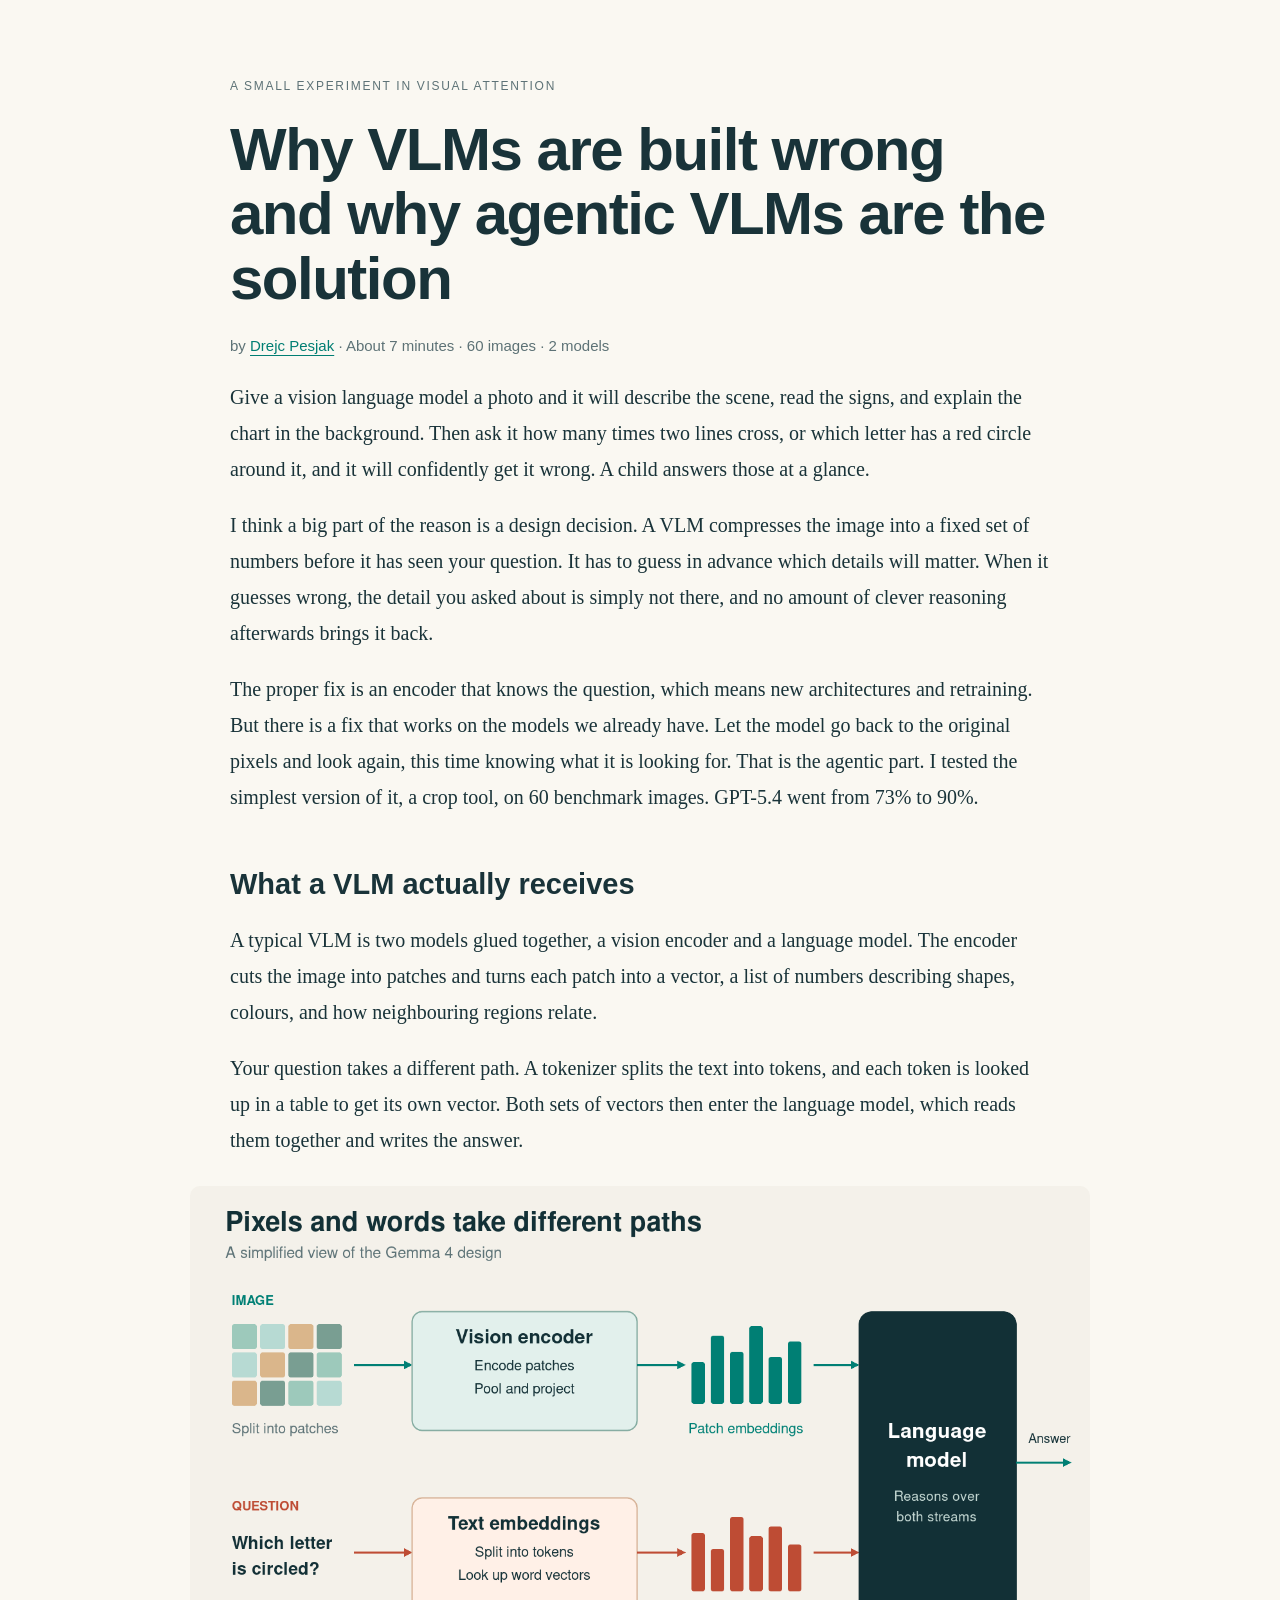
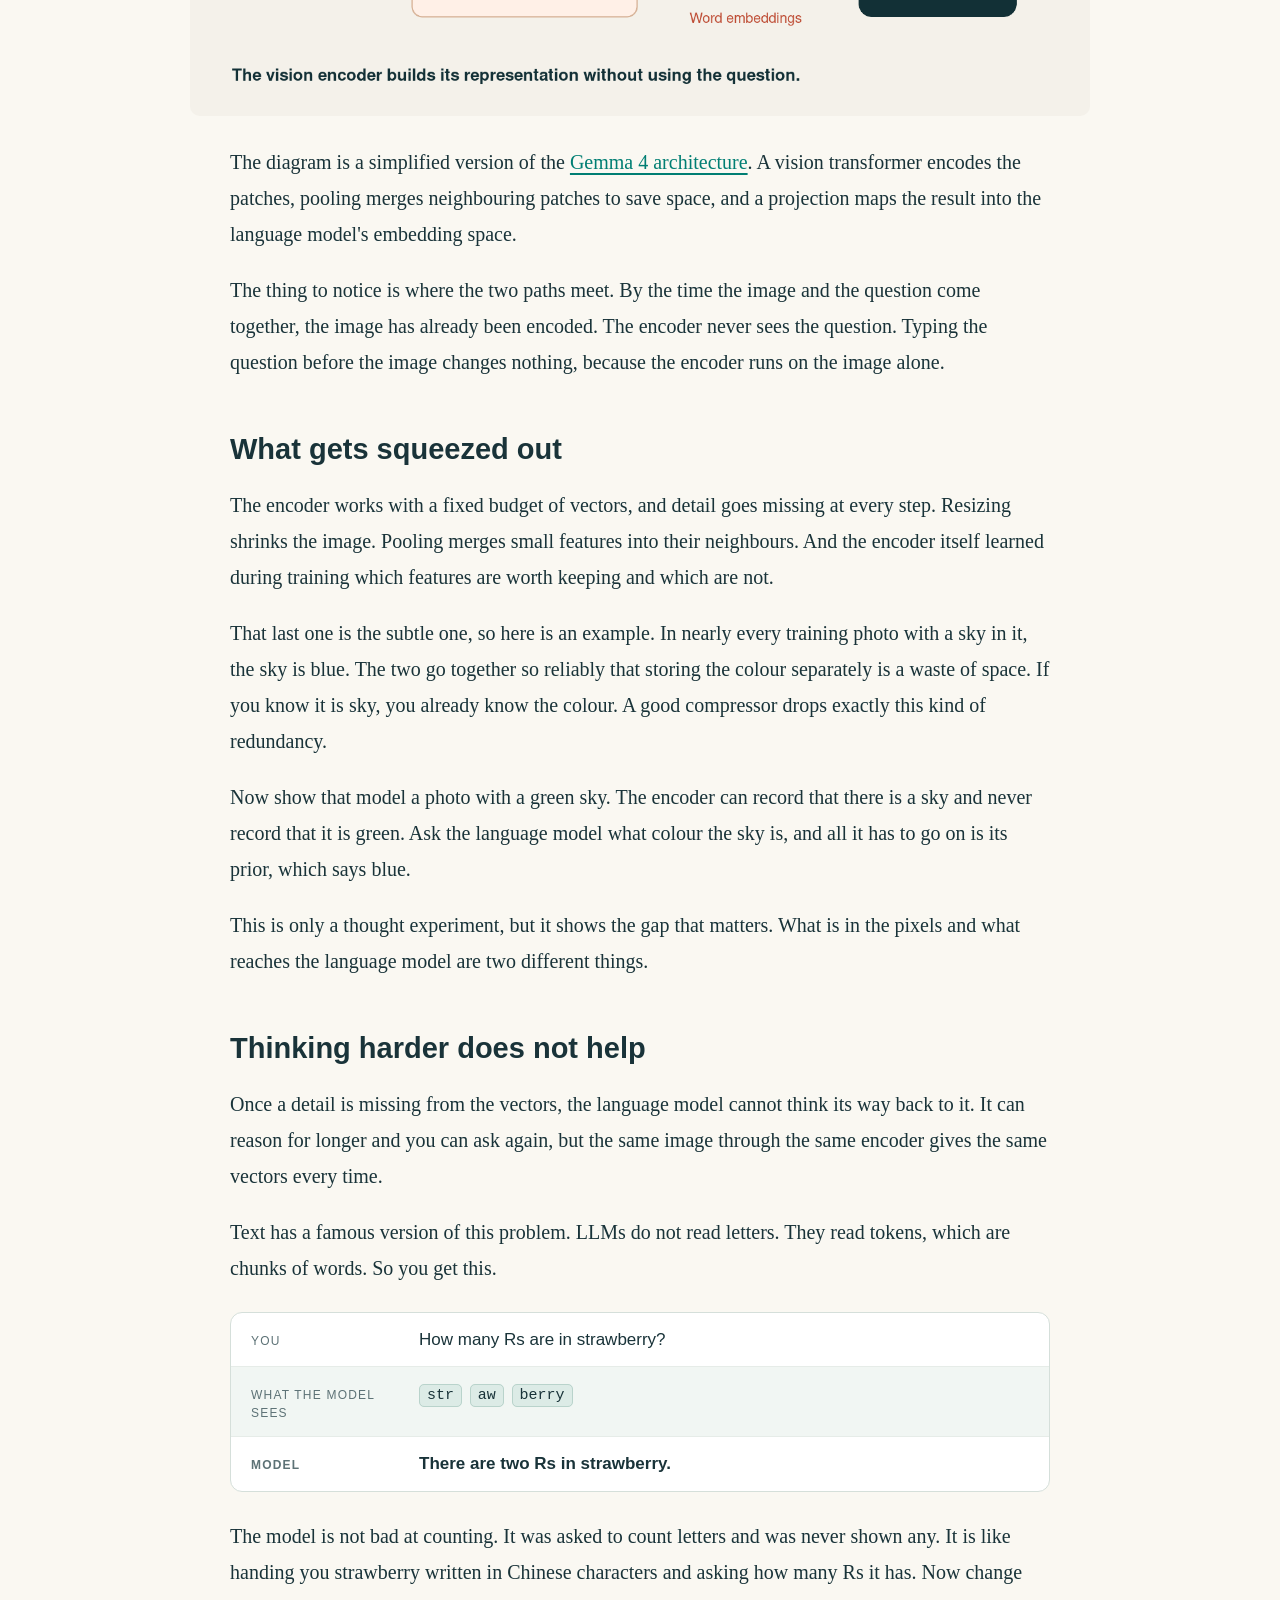
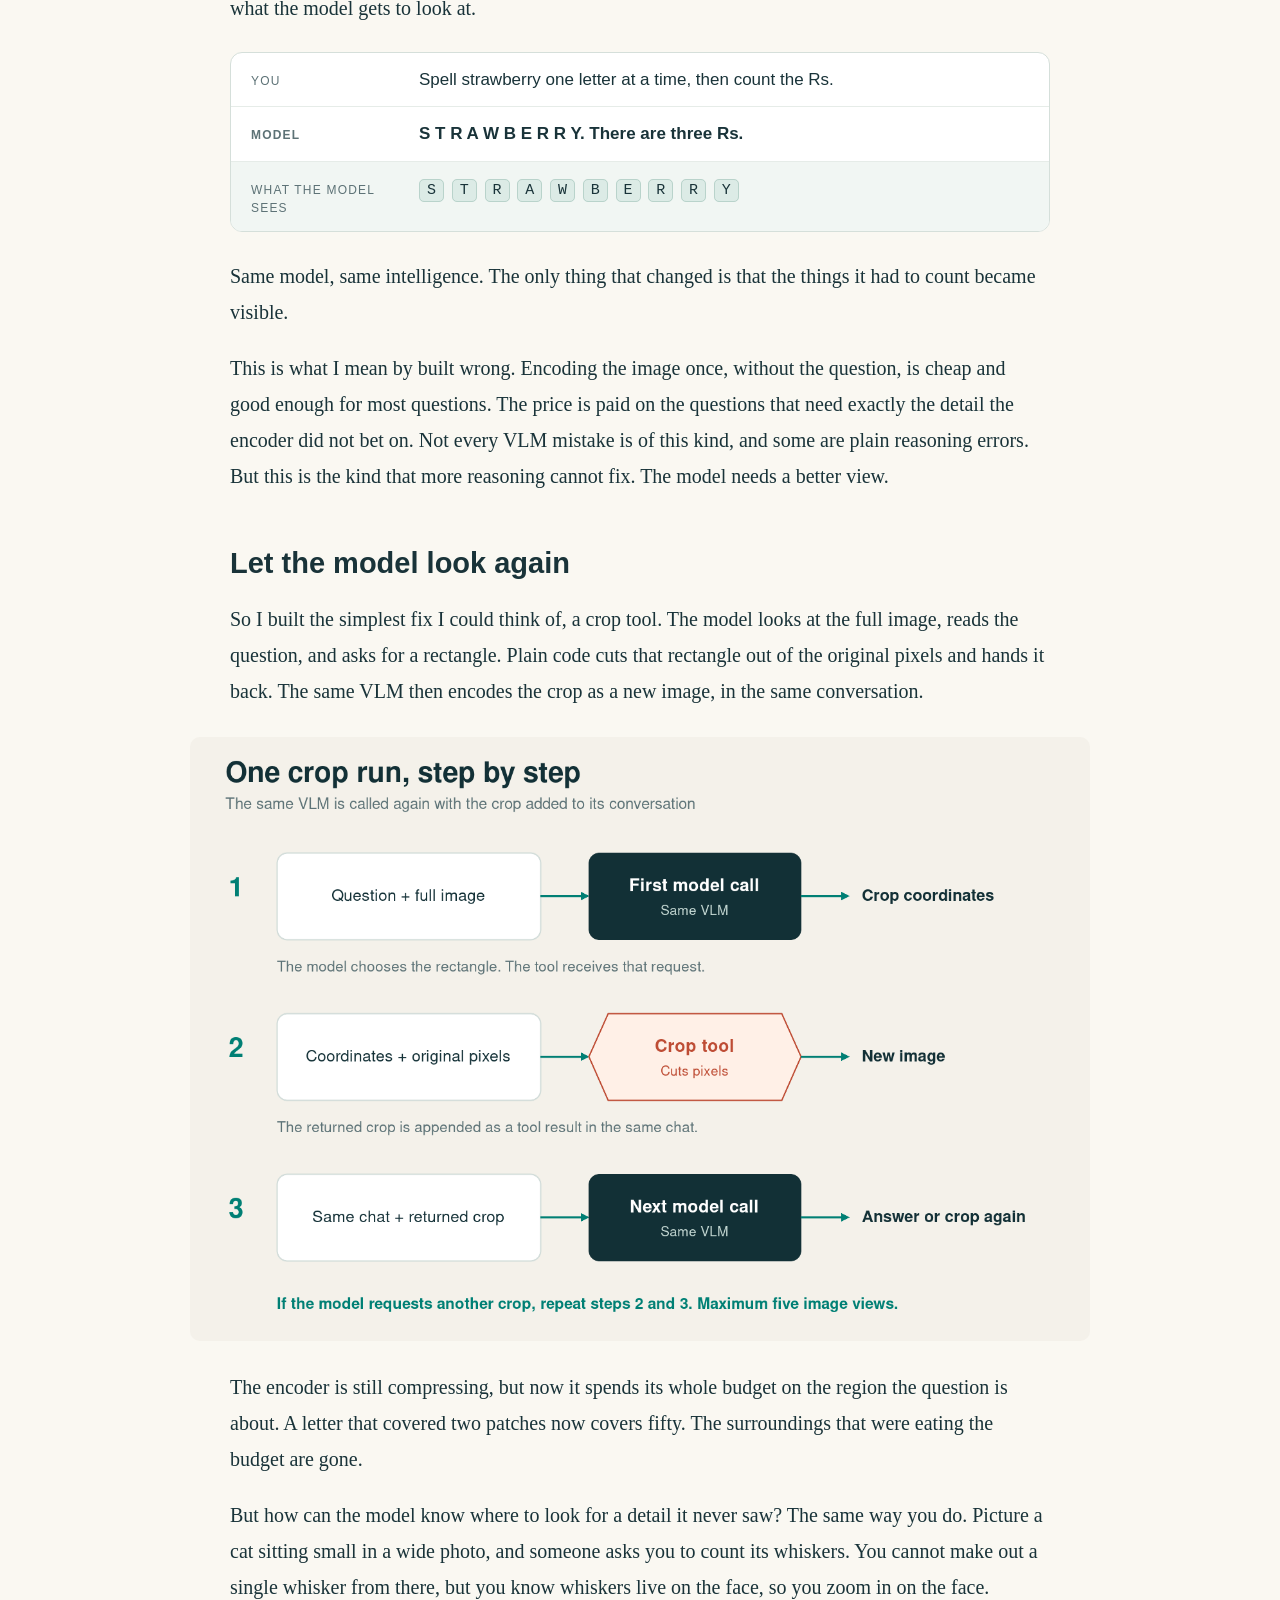
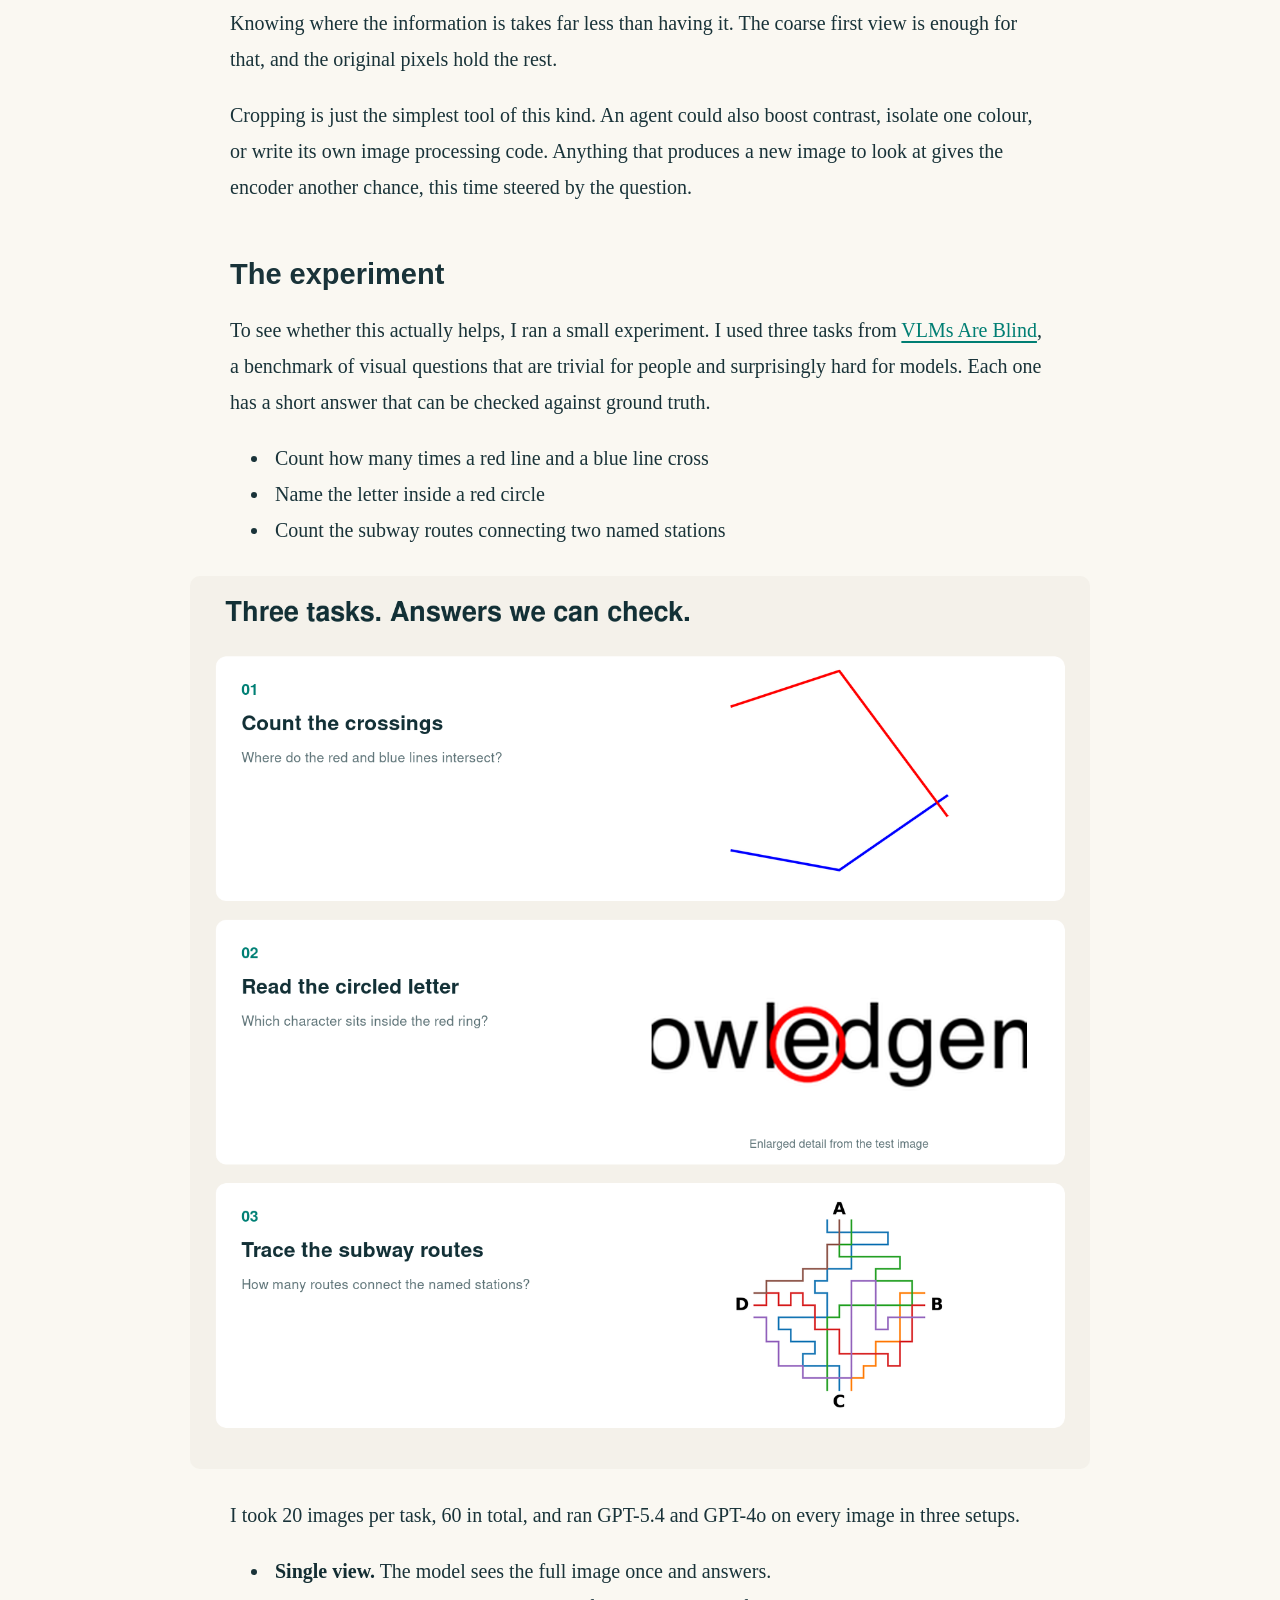
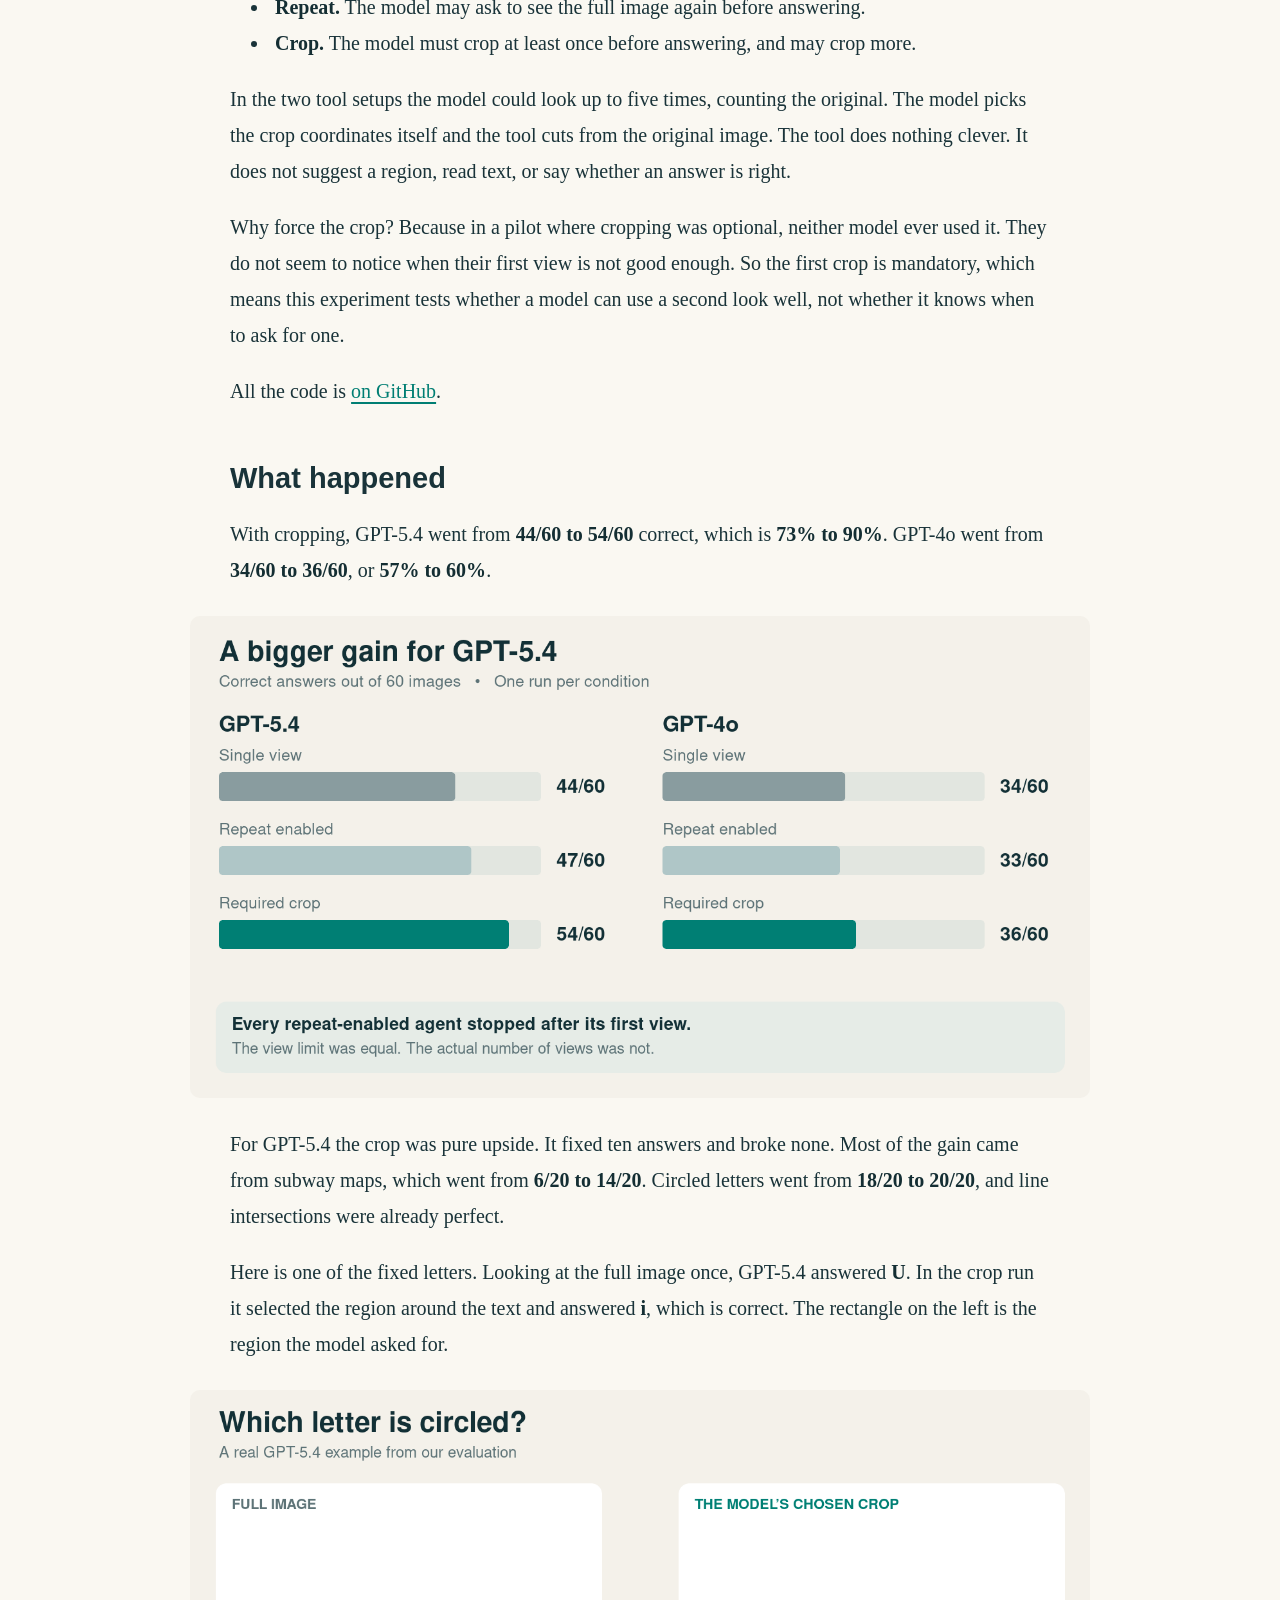
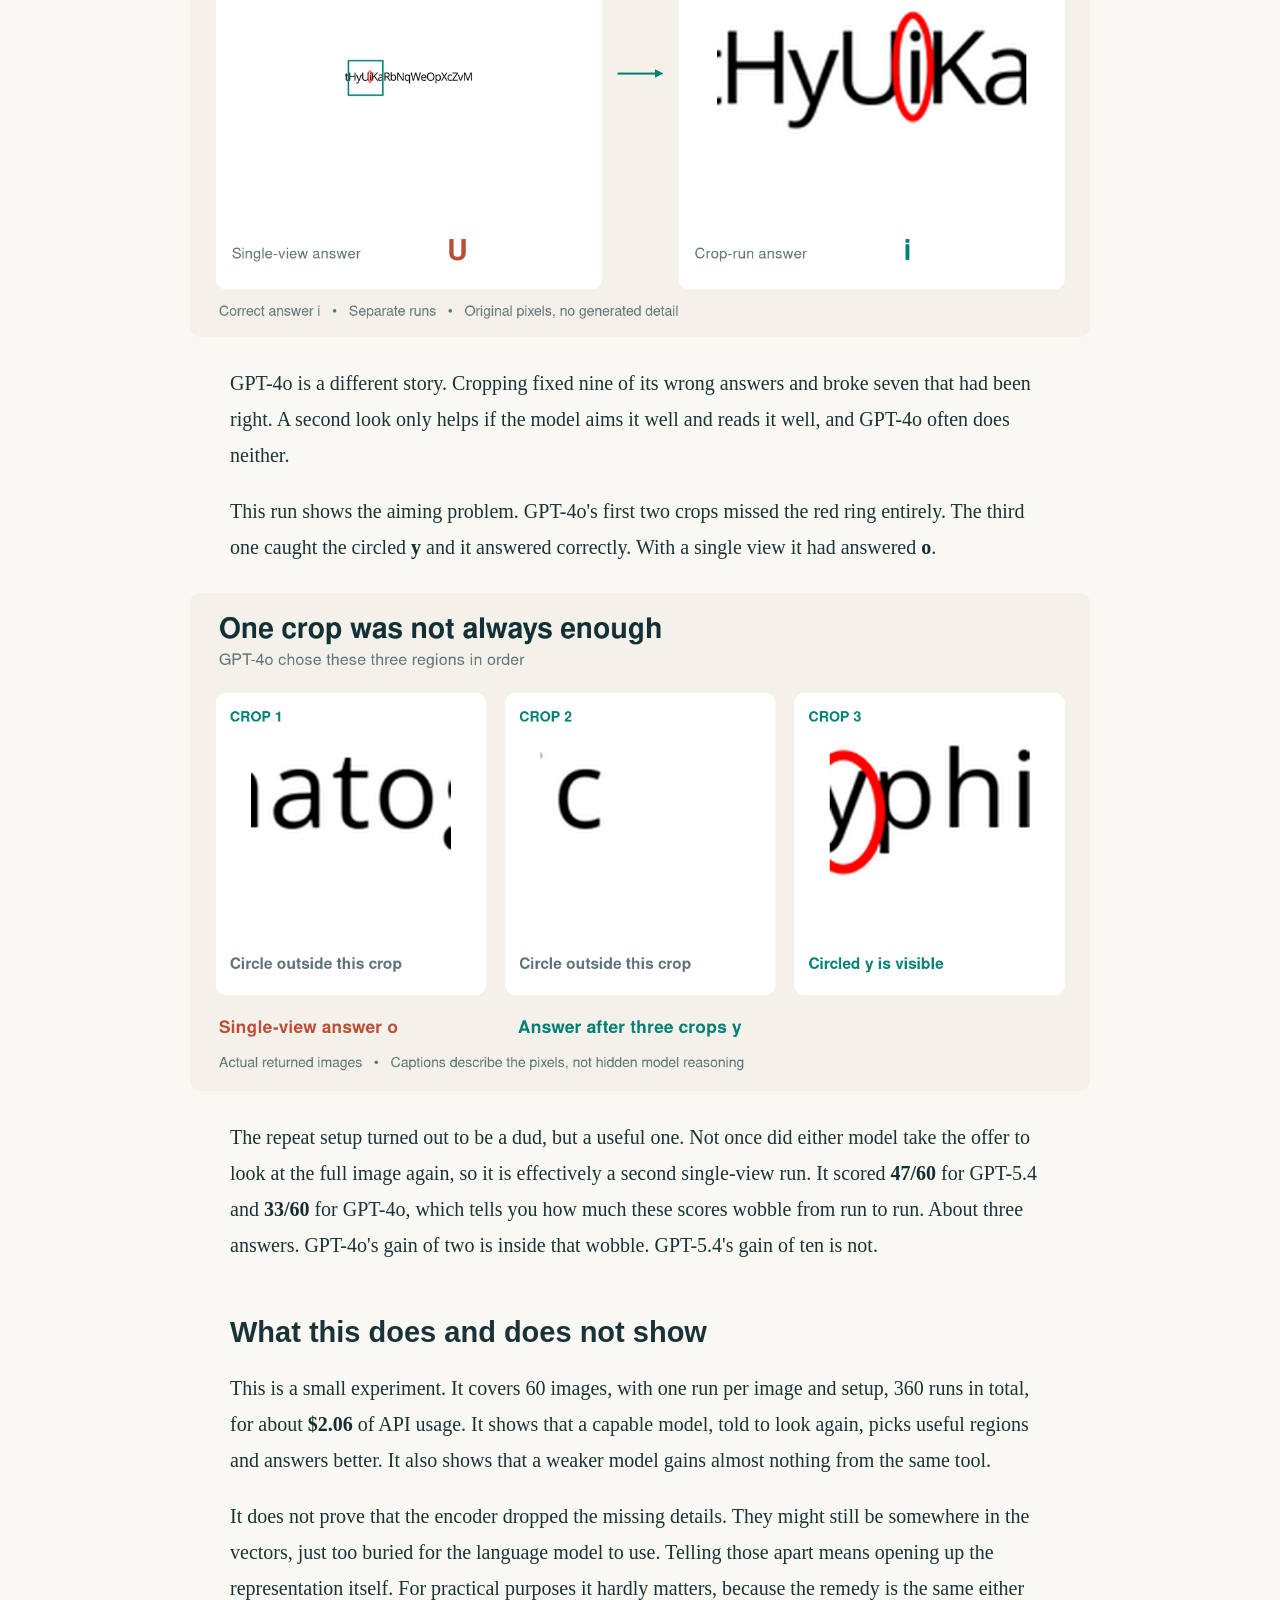
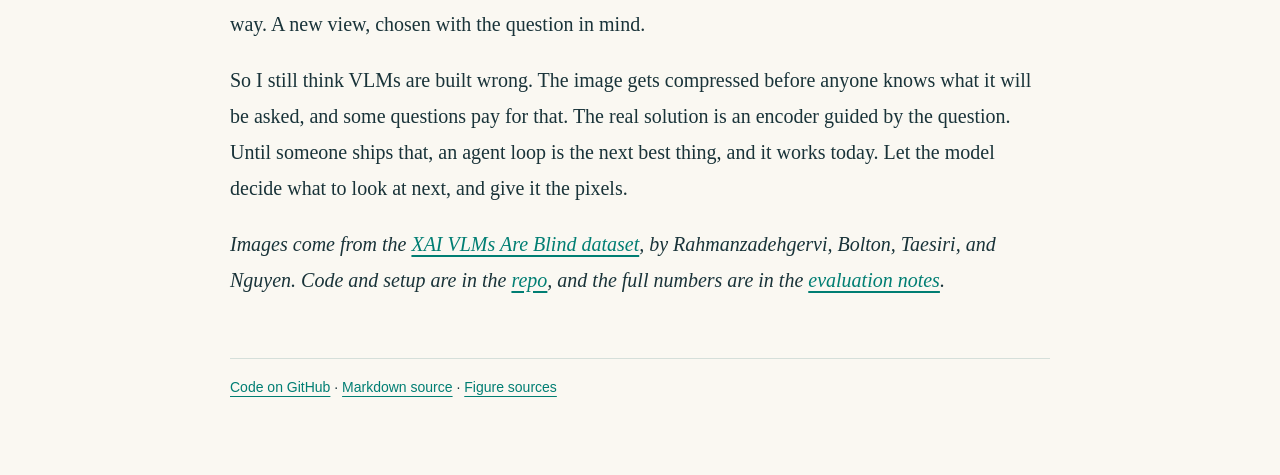
==== commit f30c546c: "Minor blog fix" ====
--- a/docs/blog/index.html
+++ b/docs/blog/index.html
@@ -18,7 +18,7 @@
 figure{margin:25px -10px}h2{font-size:26px}h1{letter-spacing:-1px}}
 </style></head><body><article><p class="eyebrow">A SMALL EXPERIMENT IN VISUAL ATTENTION</p>
 <h1>Why VLMs are built wrong and why agentic VLMs are the solution</h1>
-<p class="meta">About 7 minutes · 60 images · 2 models</p>
+<p class="meta">by <a href="https://github.com/DrejcPesjak">Drejc Pesjak</a> · About 7 minutes · 60 images · 2 models</p>
 <p>Give a vision language model a photo and it will describe the scene, read the signs, and explain the chart in the background. Then ask it how many times two lines cross, or which letter has a red circle around it, and it will confidently get it wrong. A child answers those at a glance.</p>
 <p>I think a big part of the reason is a design decision. A VLM compresses the image into a fixed set of numbers before it has seen your question. It has to guess in advance which details will matter. When it guesses wrong, the detail you asked about is simply not there, and no amount of clever reasoning afterwards brings it back.</p>
 <p>The proper fix is an encoder that knows the question, which means new architectures and retraining. But there is a fix that works on the models we already have. Let the model go back to the original pixels and look again, this time knowing what it is looking for. That is the agentic part. I tested the simplest version of it, a crop tool, on 60 benchmark images. GPT-5.4 went from 73% to 90%.</p>
@@ -42,13 +42,13 @@
 <p>Same model, same intelligence. The only thing that changed is that the things it had to count became visible.</p>
 <p>This is what I mean by built wrong. Encoding the image once, without the question, is cheap and good enough for most questions. The price is paid on the questions that need exactly the detail the encoder did not bet on. Not every VLM mistake is of this kind, and some are plain reasoning errors. But this is the kind that more reasoning cannot fix. The model needs a better view.</p>
 <h2>Let the model look again</h2>
-<p>A crop tool gives it one. The model looks at the full image, reads the question, and asks for a rectangle. Plain code cuts that rectangle out of the original pixels and hands it back. The same VLM then encodes the crop as a new image, in the same conversation.</p>
+<p>So I built the simplest fix I could think of, a crop tool. The model looks at the full image, reads the question, and asks for a rectangle. Plain code cuts that rectangle out of the original pixels and hands it back. The same VLM then encodes the crop as a new image, in the same conversation.</p>
 <figure><a href="assets/crop-loop.png"><img src="assets/crop-loop.png" alt="Three steps show the model requesting a crop, the tool cutting pixels, and the next model call receiving the crop in the same chat" loading="lazy"></a></figure>
 <p>The encoder is still compressing, but now it spends its whole budget on the region the question is about. A letter that covered two patches now covers fifty. The surroundings that were eating the budget are gone.</p>
 <p>But how can the model know where to look for a detail it never saw? The same way you do. Picture a cat sitting small in a wide photo, and someone asks you to count its whiskers. You cannot make out a single whisker from there, but you know whiskers live on the face, so you zoom in on the face. Knowing where the information is takes far less than having it. The coarse first view is enough for that, and the original pixels hold the rest.</p>
 <p>Cropping is just the simplest tool of this kind. An agent could also boost contrast, isolate one colour, or write its own image processing code. Anything that produces a new image to look at gives the encoder another chance, this time steered by the question.</p>
 <h2>The experiment</h2>
-<p>I used three tasks from <a href="https://vlmsareblind.github.io">VLMs Are Blind</a>, a benchmark of visual questions that are trivial for people and surprisingly hard for models. Each one has a short answer that can be checked against ground truth.</p>
+<p>To see whether this actually helps, I ran a small experiment. I used three tasks from <a href="https://vlmsareblind.github.io">VLMs Are Blind</a>, a benchmark of visual questions that are trivial for people and surprisingly hard for models. Each one has a short answer that can be checked against ground truth.</p>
 <ul><li>Count how many times a red line and a blue line cross</li><li>Name the letter inside a red circle</li><li>Count the subway routes connecting two named stations</li></ul>
 <figure><a href="assets/task-gallery.png"><img src="assets/task-gallery.png" alt="Benchmark examples of crossing lines, an enlarged circled letter, and a subway map" loading="lazy"></a></figure>
 <p>I took 20 images per task, 60 in total, and ran GPT-5.4 and GPT-4o on every image in three setups.</p>
